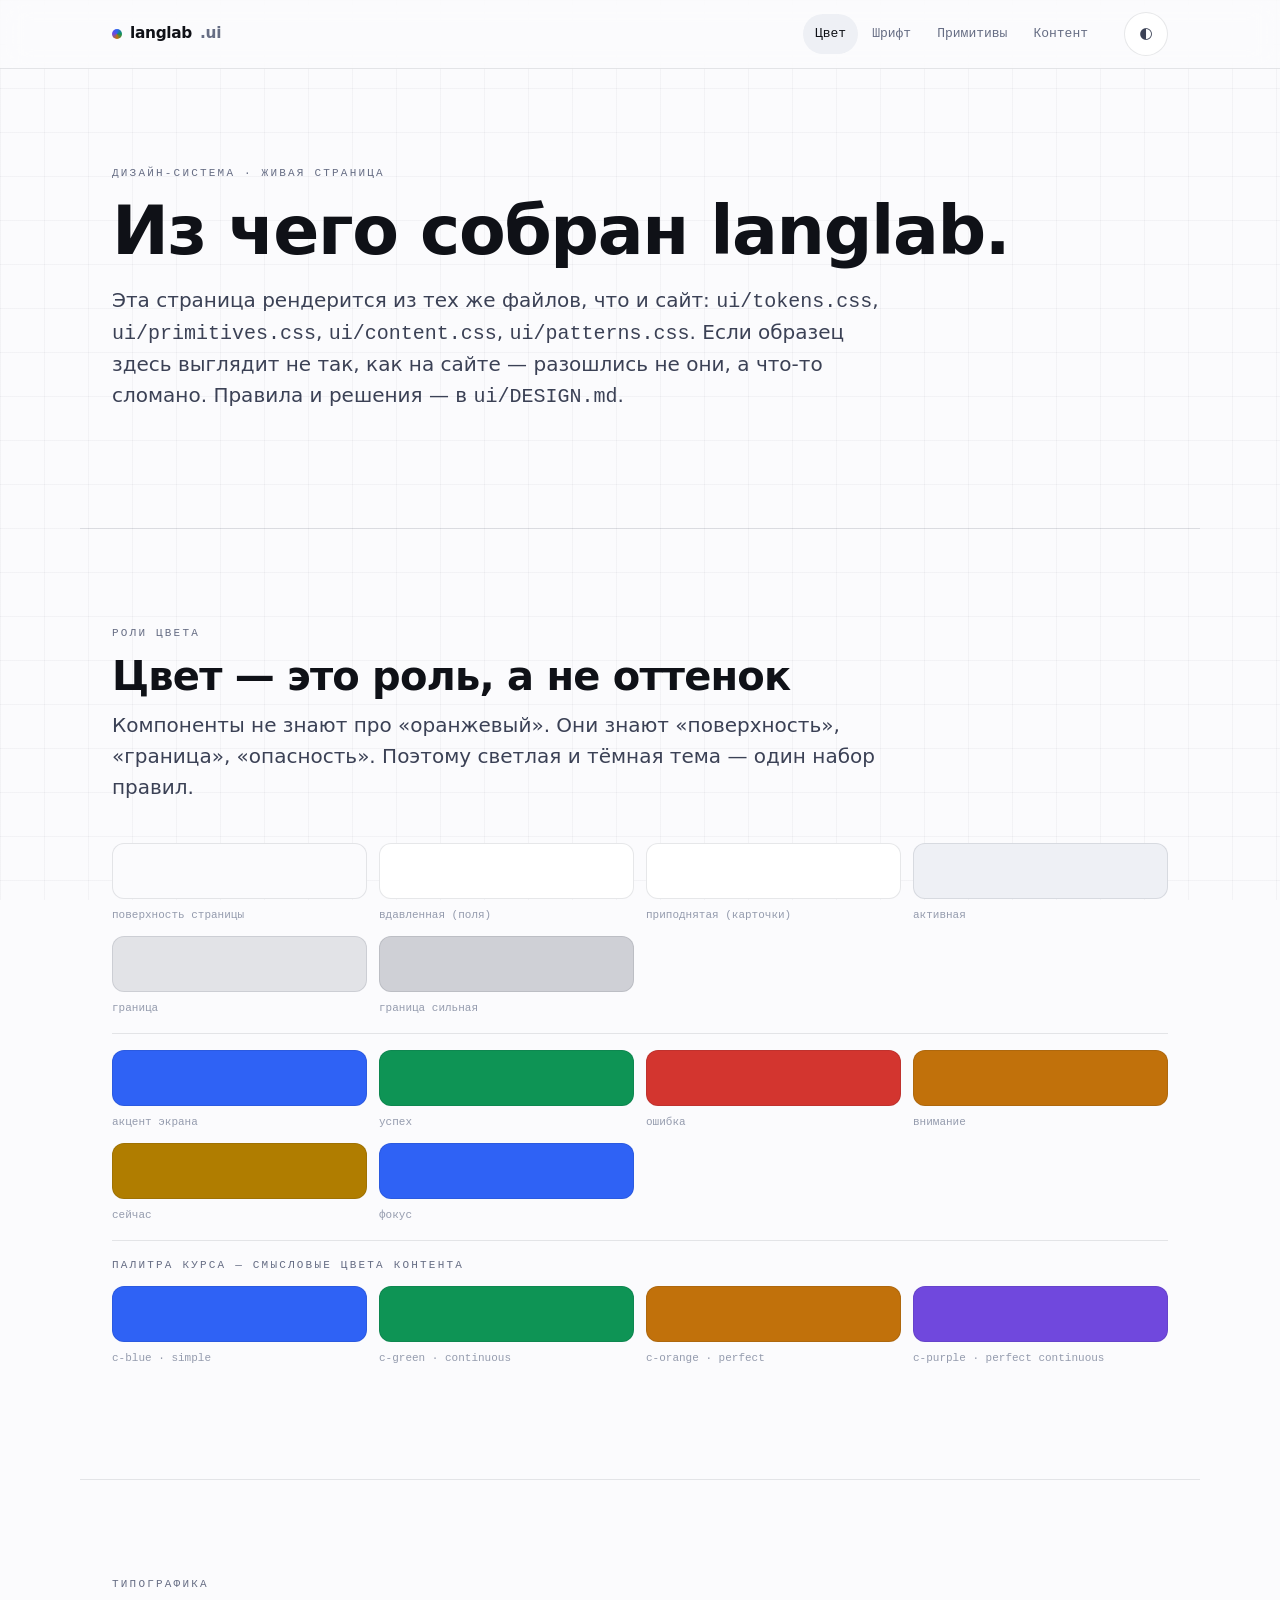
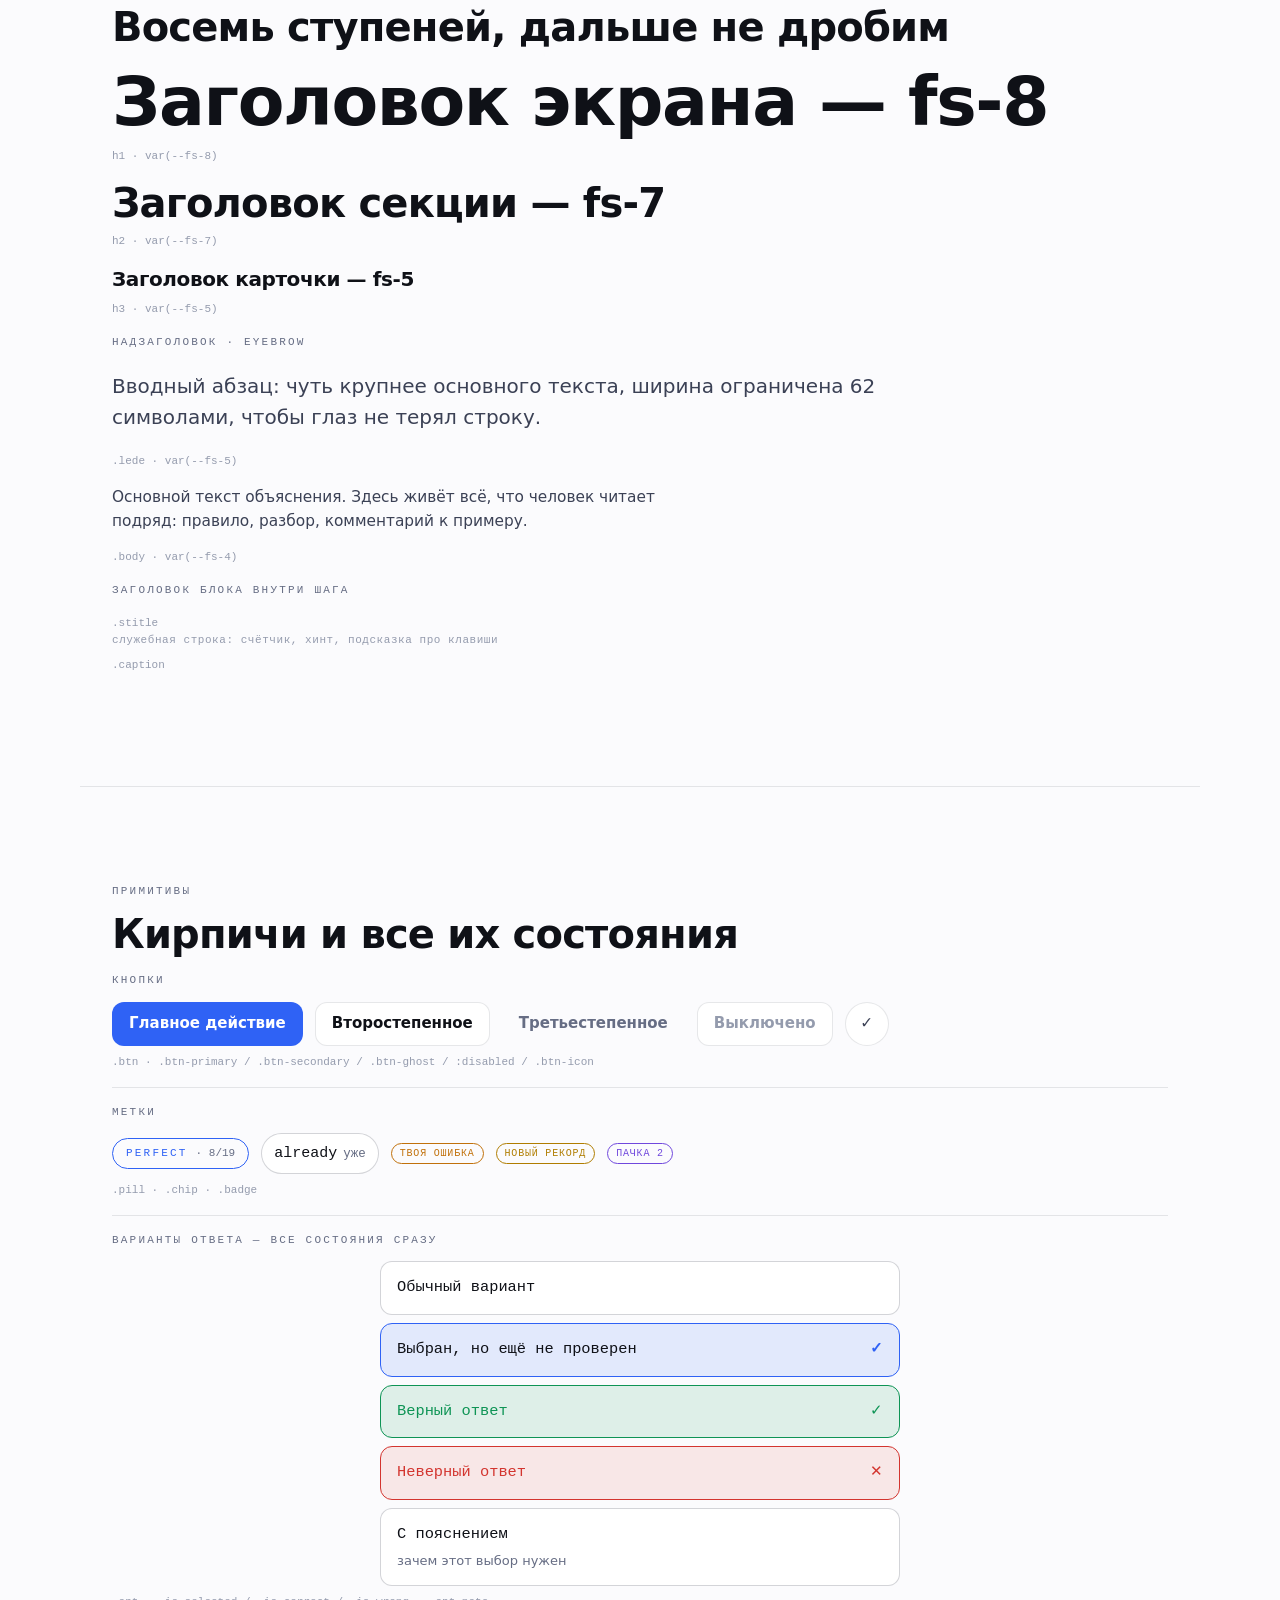
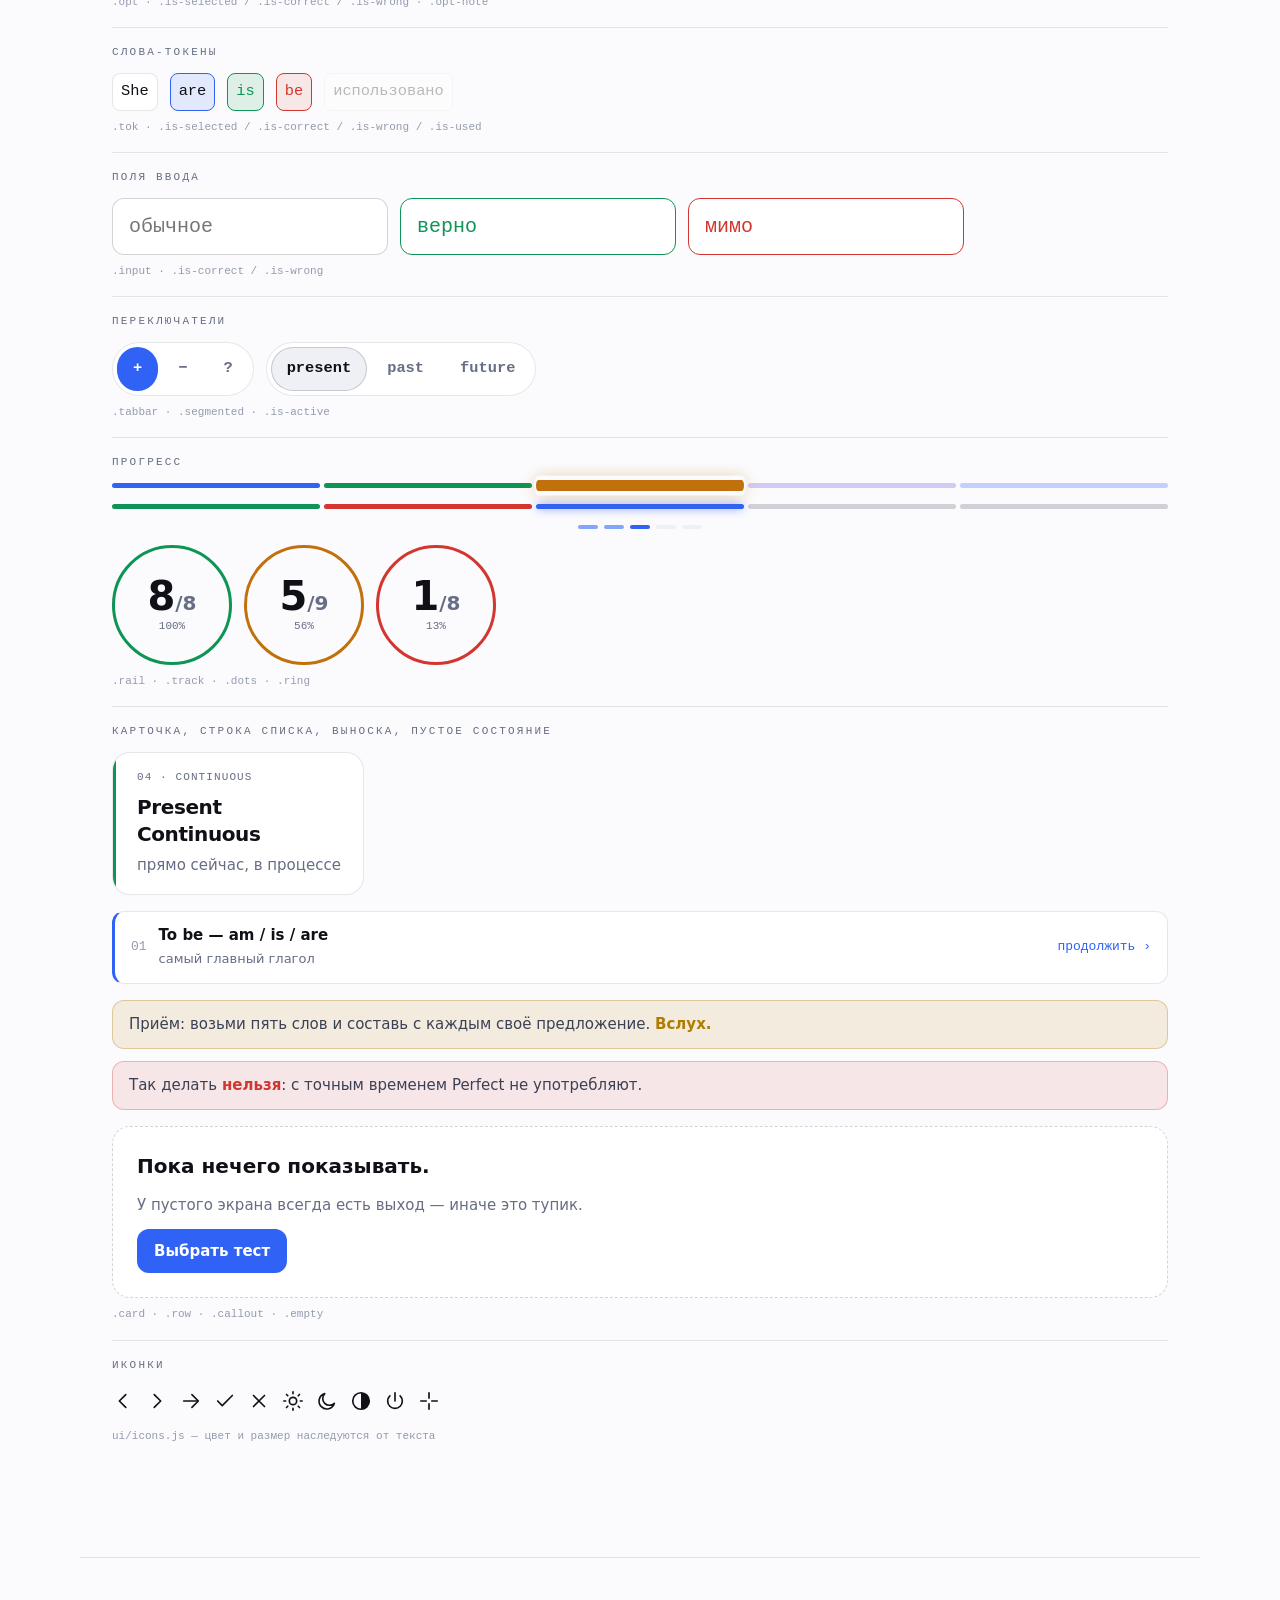
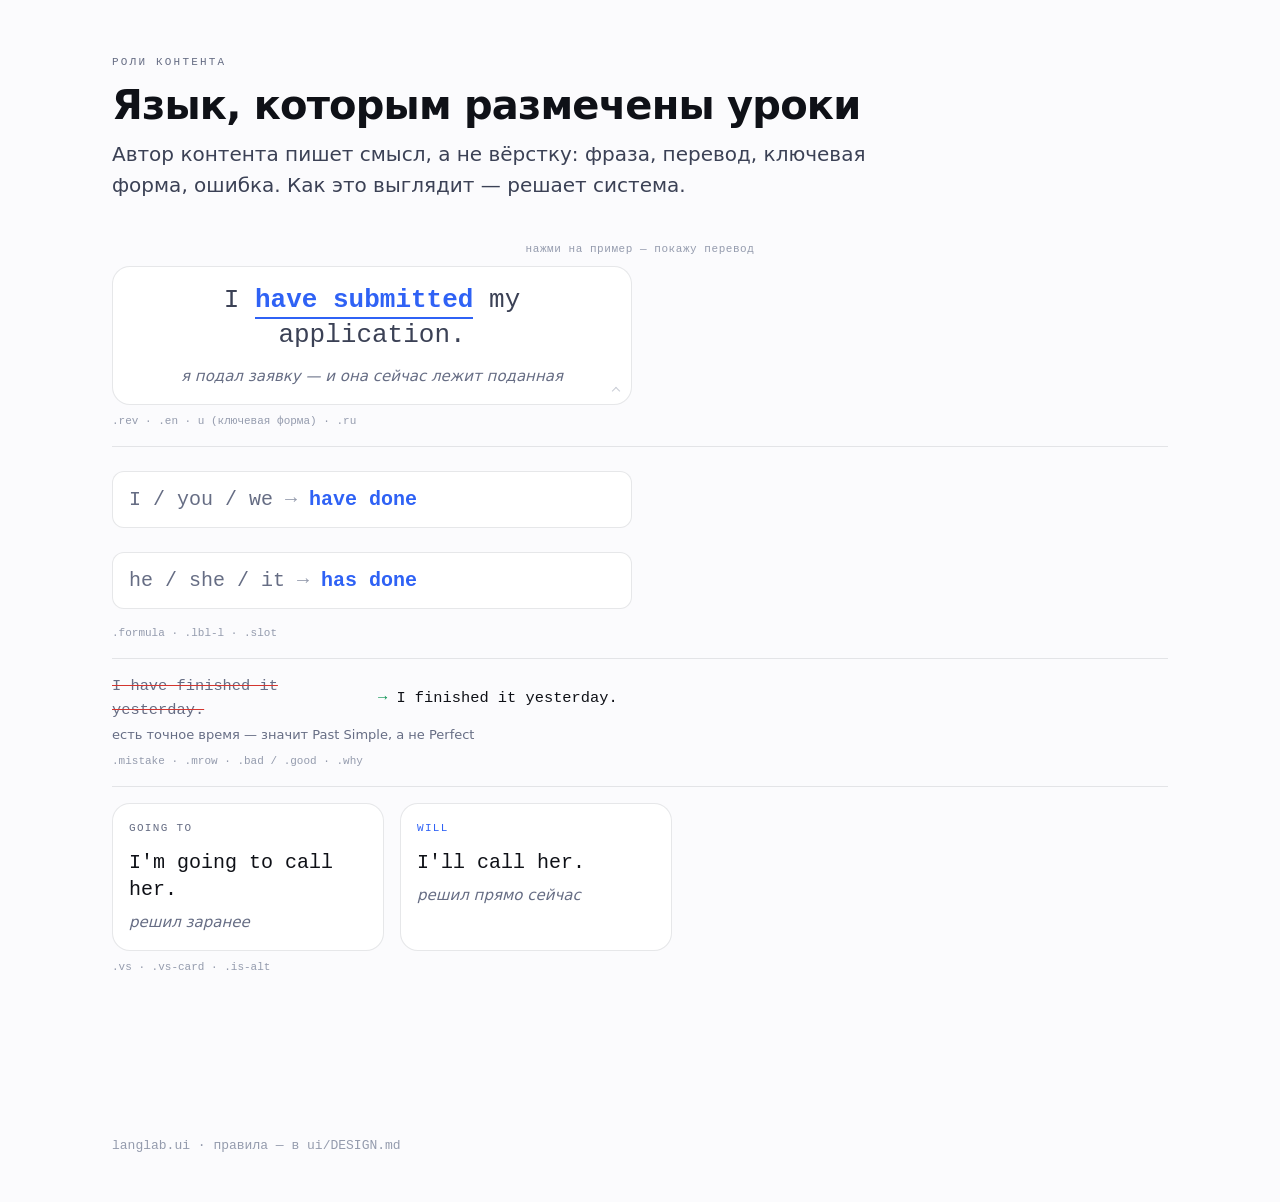
==== styleguide.html @ c9bbc954 "Дизайн-система: токены-роли, примитивы с состояниями, живой стайлгайд Три слоя вместо разрозненного " ====
<!DOCTYPE html>
<html lang="ru">
<head>
  <meta charset="UTF-8" />
  <meta name="viewport" content="width=device-width, initial-scale=1, viewport-fit=cover" />
  <meta name="color-scheme" content="light dark" />
  <title>Дизайн-система — langlab</title>

  <link rel="stylesheet" href="ui/tokens.css" />
  <link rel="stylesheet" href="ui/base.css" />
  <link rel="stylesheet" href="ui/primitives.css" />
  <link rel="stylesheet" href="ui/content.css" />
  <link rel="stylesheet" href="ui/patterns.css" />
  <style>
    /* только для этой страницы: сетка образцов и подписи к ним */
    .sg-row { display: flex; flex-wrap: wrap; gap: var(--s-3); align-items: center; }
    .sg-grid { display: grid; gap: var(--s-3); grid-template-columns: repeat(auto-fill, minmax(210px, 1fr)); }
    .sg-name { font-family: var(--font-mono); font-size: var(--fs-1); color: var(--text-faint); margin-top: var(--s-2); }
    .sg-swatch { height: 56px; border-radius: var(--r-md); border: 1px solid var(--border); }
    .sg-block { padding: var(--s-4) 0; border-top: 1px solid var(--border); }
    .sg-block:first-of-type { border-top: 0; }
  </style>
</head>
<body>
  <nav class="nav"><div class="nav-inner">
    <a class="brand" href="/"><span class="dot"></span> langlab<span class="dim">.ui</span></a>
    <div class="nav-links">
      <a href="#colors" class="active">Цвет</a><a href="#type">Шрифт</a><a href="#prim">Примитивы</a><a href="#content">Контент</a>
    </div>
    <button class="btn btn-secondary btn-icon" id="theme" type="button" title="Сменить тему">◐</button>
  </div></nav>

  <header class="section wrap">
    <p class="eyebrow">дизайн-система · живая страница</p>
    <h1>Из чего собран langlab.</h1>
    <p class="lede" style="margin-top:var(--s-4)">Эта страница рендерится из тех же файлов, что и сайт:
      <code>ui/tokens.css</code>, <code>ui/primitives.css</code>, <code>ui/content.css</code>,
      <code>ui/patterns.css</code>. Если образец здесь выглядит не так, как на сайте — разошлись не они,
      а что-то сломано. Правила и решения — в <code>ui/DESIGN.md</code>.</p>
  </header>

  <!-- ===================== ЦВЕТ ===================== -->
  <section class="section wrap" id="colors">
    <p class="eyebrow">роли цвета</p>
    <h2>Цвет — это роль, а не оттенок</h2>
    <p class="lede" style="margin:var(--s-3) 0 var(--s-5)">Компоненты не знают про «оранжевый».
      Они знают «поверхность», «граница», «опасность». Поэтому светлая и тёмная тема — один набор правил.</p>

    <div class="sg-block">
      <div class="sg-grid" id="surfaces"></div>
    </div>
    <div class="sg-block">
      <div class="sg-grid" id="states"></div>
    </div>
    <div class="sg-block">
      <p class="eyebrow">палитра курса — смысловые цвета контента</p>
      <div class="sg-grid" id="course"></div>
    </div>
  </section>

  <!-- ===================== ШРИФТ ===================== -->
  <section class="section wrap" id="type">
    <p class="eyebrow">типографика</p>
    <h2>Восемь ступеней, дальше не дробим</h2>
    <div class="sg-block">
      <h1>Заголовок экрана — fs-8</h1><div class="sg-name">h1 · var(--fs-8)</div>
      <h2 style="margin-top:var(--s-4)">Заголовок секции — fs-7</h2><div class="sg-name">h2 · var(--fs-7)</div>
      <h3 style="margin-top:var(--s-4)">Заголовок карточки — fs-5</h3><div class="sg-name">h3 · var(--fs-5)</div>
      <p class="eyebrow" style="margin-top:var(--s-4)">надзаголовок · eyebrow</p>
      <p class="lede">Вводный абзац: чуть крупнее основного текста, ширина ограничена 62 символами,
        чтобы глаз не терял строку.</p><div class="sg-name">.lede · var(--fs-5)</div>
      <p class="body" style="margin-top:var(--s-4)">Основной текст объяснения. Здесь живёт всё, что человек
        читает подряд: правило, разбор, комментарий к примеру.</p><div class="sg-name">.body · var(--fs-4)</div>
      <div class="stitle" style="margin-top:var(--s-4)">заголовок блока внутри шага</div><div class="sg-name">.stitle</div>
      <div class="caption">служебная строка: счётчик, хинт, подсказка про клавиши</div><div class="sg-name">.caption</div>
    </div>
  </section>

  <!-- ===================== ПРИМИТИВЫ ===================== -->
  <section class="section wrap" id="prim">
    <p class="eyebrow">примитивы</p>
    <h2>Кирпичи и все их состояния</h2>

    <div class="sg-block">
      <p class="eyebrow">кнопки</p>
      <div class="sg-row">
        <button class="btn btn-primary">Главное действие</button>
        <button class="btn btn-secondary">Второстепенное</button>
        <button class="btn btn-ghost">Третьестепенное</button>
        <button class="btn btn-primary" disabled>Выключено</button>
        <button class="btn btn-secondary btn-icon" title="Иконка">✓</button>
      </div>
      <div class="sg-name">.btn · .btn-primary / .btn-secondary / .btn-ghost / :disabled / .btn-icon</div>
    </div>

    <div class="sg-block">
      <p class="eyebrow">метки</p>
      <div class="sg-row">
        <span class="pill">PERFECT <span class="num">· 8/19</span></span>
        <span class="chip">already<small>уже</small></span>
        <span class="badge badge-mine">твоя ошибка</span>
        <span class="badge badge-new">новый рекорд</span>
        <span class="badge badge-soft">пачка 2</span>
      </div>
      <div class="sg-name">.pill · .chip · .badge</div>
    </div>

    <div class="sg-block">
      <p class="eyebrow">варианты ответа — все состояния сразу</p>
      <div class="opts">
        <button class="opt">Обычный вариант</button>
        <button class="opt is-selected">Выбран, но ещё не проверен</button>
        <button class="opt is-correct" disabled>Верный ответ</button>
        <button class="opt is-wrong" disabled>Неверный ответ</button>
        <button class="opt">С пояснением<small class="opt-note">зачем этот выбор нужен</small></button>
      </div>
      <div class="sg-name">.opt · .is-selected / .is-correct / .is-wrong · .opt-note</div>
    </div>

    <div class="sg-block">
      <p class="eyebrow">слова-токены</p>
      <div class="sg-row">
        <button class="tok">She</button>
        <button class="tok is-selected">are</button>
        <button class="tok is-correct" disabled>is</button>
        <button class="tok is-wrong" disabled>be</button>
        <button class="tok is-used">использовано</button>
      </div>
      <div class="sg-name">.tok · .is-selected / .is-correct / .is-wrong / .is-used</div>
    </div>

    <div class="sg-block">
      <p class="eyebrow">поля ввода</p>
      <div class="sg-row">
        <input class="input" placeholder="обычное" />
        <input class="input is-correct" value="верно" />
        <input class="input is-wrong" value="мимо" />
      </div>
      <div class="sg-name">.input · .is-correct / .is-wrong</div>
    </div>

    <div class="sg-block">
      <p class="eyebrow">переключатели</p>
      <div class="sg-row">
        <div class="tabbar"><button class="is-active">+</button><button>−</button><button>?</button></div>
        <div class="segmented"><button class="is-active">present</button><button>past</button><button>future</button></div>
      </div>
      <div class="sg-name">.tabbar · .segmented · .is-active</div>
    </div>

    <div class="sg-block">
      <p class="eyebrow">прогресс</p>
      <div class="rail" style="margin-bottom:var(--s-4)">
        <span class="seg" style="color:var(--c-blue)"></span>
        <span class="seg" style="color:var(--c-green)"></span>
        <span class="seg is-here" style="color:var(--c-orange)"></span>
        <span class="seg is-todo" style="color:var(--c-purple)"></span>
        <span class="seg is-todo" style="color:var(--c-blue)"></span>
      </div>
      <div class="track" style="margin-bottom:var(--s-4)">
        <i class="is-correct"></i><i class="is-wrong"></i><i class="is-here"></i><i></i><i></i>
      </div>
      <div class="dots" style="margin-bottom:var(--s-4)">
        <i class="is-done"></i><i class="is-done"></i><i class="is-here"></i><i></i><i></i>
      </div>
      <div class="sg-row">
        <div class="ring is-good"><div><div class="ring-num">8<span>/8</span></div><div class="ring-sub">100%</div></div></div>
        <div class="ring is-ok"><div><div class="ring-num">5<span>/9</span></div><div class="ring-sub">56%</div></div></div>
        <div class="ring is-bad"><div><div class="ring-num">1<span>/8</span></div><div class="ring-sub">13%</div></div></div>
      </div>
      <div class="sg-name">.rail · .track · .dots · .ring</div>
    </div>

    <div class="sg-block">
      <p class="eyebrow">карточка, строка списка, выноска, пустое состояние</p>
      <div class="grid" style="margin-bottom:var(--s-4)">
        <a class="card" style="--accent:var(--c-green)">
          <div class="kicker">04 · CONTINUOUS</div>
          <h3 class="card-title">Present Continuous</h3>
          <p class="card-note">прямо сейчас, в процессе</p>
        </a>
      </div>
      <div class="rows" style="margin-bottom:var(--s-4)">
        <a class="row" style="--accent:var(--c-blue)">
          <span class="row-num">01</span>
          <span class="row-body"><b>To be — am / is / are</b><small>самый главный глагол</small></span>
          <span class="row-go">продолжить ›</span>
        </a>
      </div>
      <div class="callout" style="margin-bottom:var(--s-3)">Приём: возьми пять слов и составь с каждым своё предложение. <b>Вслух.</b></div>
      <div class="callout callout-warn" style="margin-bottom:var(--s-4)">Так делать <b>нельзя</b>: с точным временем Perfect не употребляют.</div>
      <div class="empty">
        <div class="empty-title">Пока нечего показывать.</div>
        <div class="empty-note">У пустого экрана всегда есть выход — иначе это тупик.</div>
        <a class="btn btn-primary">Выбрать тест</a>
      </div>
      <div class="sg-name">.card · .row · .callout · .empty</div>
    </div>

    <div class="sg-block">
      <p class="eyebrow">иконки</p>
      <div class="sg-row" id="icons"></div>
      <div class="sg-name">ui/icons.js — цвет и размер наследуются от текста</div>
    </div>
  </section>

  <!-- ===================== КОНТЕНТ ===================== -->
  <section class="section wrap" id="content">
    <p class="eyebrow">роли контента</p>
    <h2>Язык, которым размечены уроки</h2>
    <p class="lede" style="margin:var(--s-3) 0 var(--s-5)">Автор контента пишет смысл, а не вёрстку:
      фраза, перевод, ключевая форма, ошибка. Как это выглядит — решает система.</p>

    <div class="sg-block">
      <div class="ex-hint">нажми на пример — покажу перевод</div>
      <div class="ex-list" style="max-width:520px">
        <div class="rev is-open">
          <div class="en">I <u>have submitted</u> my application.</div>
          <div class="ru">я подал заявку — и она сейчас лежит поданная</div>
        </div>
      </div>
      <div class="sg-name">.rev · .en · u (ключевая форма) · .ru</div>
    </div>

    <div class="sg-block">
      <div class="formulas">
        <div class="formula"><span class="lbl-l">I / you / we</span><span class="op">→</span><span><span class="slot">have done</span></span></div>
        <div class="formula"><span class="lbl-l">he / she / it</span><span class="op">→</span><span><span class="slot">has done</span></span></div>
      </div>
      <div class="sg-name">.formula · .lbl-l · .slot</div>
    </div>

    <div class="sg-block">
      <div class="mistake" style="max-width:520px">
        <div>
          <div class="mrow"><span class="bad">I have finished it yesterday.</span><span class="good">I finished it yesterday.</span></div>
          <div class="why">есть точное время — значит Past Simple, а не Perfect</div>
        </div>
      </div>
      <div class="sg-name">.mistake · .mrow · .bad / .good · .why</div>
    </div>

    <div class="sg-block">
      <div class="vs" style="max-width:560px">
        <div class="vs-card is-alt"><div class="tg">going to</div><div class="en">I'm going to call her.</div><div class="ru">решил заранее</div></div>
        <div class="vs-card"><div class="tg">will</div><div class="en">I'll call her.</div><div class="ru">решил прямо сейчас</div></div>
      </div>
      <div class="sg-name">.vs · .vs-card · .is-alt</div>
    </div>
  </section>

  <footer class="site wrap">langlab.ui · правила — в ui/DESIGN.md</footer>

  <script type="module">
    import { icon } from './ui/icons.js';

    const swatch = (name, varName) =>
      `<div><div class="sg-swatch" style="background:var(${varName})"></div><div class="sg-name">${name}</div></div>`;

    document.querySelector('#surfaces').innerHTML = [
      ['поверхность страницы', '--surface'],
      ['вдавленная (поля)', '--surface-sunken'],
      ['приподнятая (карточки)', '--surface-raised'],
      ['активная', '--surface-active'],
      ['граница', '--border'],
      ['граница сильная', '--border-strong'],
    ].map(([n, v]) => swatch(n, v)).join('');

    document.querySelector('#states').innerHTML = [
      ['акцент экрана', '--accent'],
      ['успех', '--success'],
      ['ошибка', '--danger'],
      ['внимание', '--warn'],
      ['сейчас', '--now'],
      ['фокус', '--focus'],
    ].map(([n, v]) => swatch(n, v)).join('');

    document.querySelector('#course').innerHTML = [
      ['c-blue · simple', '--c-blue'],
      ['c-green · continuous', '--c-green'],
      ['c-orange · perfect', '--c-orange'],
      ['c-purple · perfect continuous', '--c-purple'],
    ].map(([n, v]) => swatch(n, v)).join('');

    document.querySelector('#icons').innerHTML =
      ['chevron-left', 'chevron-right', 'arrow-right', 'check', 'close', 'sun', 'moon', 'contrast', 'logout', 'spark']
        .map(n => `<span title="${n}" style="font-size:22px">${icon(n)}</span>`).join('');

    /* переключатель темы — тот же порядок, что и на сайте */
    const order = ['system', 'light', 'dark'];
    let i = 0;
    document.querySelector('#theme').addEventListener('click', () => {
      i = (i + 1) % order.length;
      const t = order[i];
      if (t === 'system') document.documentElement.removeAttribute('data-theme');
      else document.documentElement.setAttribute('data-theme', t);
      document.querySelector('#theme').textContent = t === 'light' ? '☀' : t === 'dark' ? '☾' : '◐';
    });
  </script>
</body>
</html>
---- ui/tokens.css ----
/* ============================================================
   TOKENS — единственный источник цвета, размера и движения.

   Три слоя, и это важно:
     1. ПАЛИТРА     — сырые цвета. В компонентах не используются никогда.
     2. РОЛИ        — что этот цвет значит (поверхность, текст, граница,
                      успех…). Компоненты обращаются только сюда.
     3. ШКАЛЫ       — типографика, ритм, радиусы, движение.

   Правило: если в компоненте появился --c-orange или #ffd233 — значит
   не хватает роли, надо завести её здесь, а не красить по месту.

   Светлая и тёмная описаны одной строкой на токен через light-dark():
   переключение = смена color-scheme на <html>.
     нет data-theme        → тема как в системе
     data-theme="light|dark" → выбор пользователя
   ============================================================ */

:root {
  color-scheme: light dark;

  /* ------------------------------------------------------------
     1. ПАЛИТРА (сырые значения, только для слоя ролей ниже)
     ------------------------------------------------------------ */
  --p-blue:   light-dark(#2f62f5, #5f8bff);
  --p-green:  light-dark(#0e9455, #35d488);
  --p-orange: light-dark(#c1710b, #f5a63b);
  --p-purple: light-dark(#7048dd, #ac8cf6);
  --p-amber:  light-dark(#b07d00, #ffd233);
  --p-red:    light-dark(#d3352f, #ff6b6b);

  --p-ink-0: light-dark(#0f1117, #f3f4f8);
  --p-ink-1: light-dark(#3b4155, #b9bdca);
  --p-ink-2: light-dark(#666d84, #7d8294);
  --p-ink-3: light-dark(#949bad, #565b6b);

  --p-paper-0: light-dark(#fbfbfd, #0a0b10);
  --p-paper-1: light-dark(#ffffff, #0e1017);
  --p-paper-2: light-dark(#ffffff, #14161f);
  --p-paper-3: light-dark(#eef0f5, #1b1e29);

  /* ------------------------------------------------------------
     2. РОЛИ — этим пользуются компоненты
     ------------------------------------------------------------ */

  /* поверхности: от «фон страницы» к «приподнято» */
  --surface:        var(--p-paper-0);
  --surface-sunken: var(--p-paper-1);   /* поля ввода, вдавленные блоки */
  --surface-raised: var(--p-paper-2);   /* карточки */
  --surface-active: var(--p-paper-3);   /* выбранный пункт, нажатое состояние */
  --surface-grid:   light-dark(rgba(15, 20, 40, 0.035), rgba(255, 255, 255, 0.028));

  /* границы */
  --border:        light-dark(rgba(15, 20, 40, 0.10), rgba(255, 255, 255, 0.07));
  --border-strong: light-dark(rgba(15, 20, 40, 0.18), rgba(255, 255, 255, 0.12));

  /* текст: четыре ступени, дальше не дробим */
  --text:        var(--p-ink-0);
  --text-soft:   var(--p-ink-1);   /* основной текст абзацев */
  --text-dim:    var(--p-ink-2);   /* второстепенное, подписи */
  --text-faint:  var(--p-ink-3);   /* служебное: хинты, оси */

  /* акцент — задаётся экраном (курс, урок, тест), это его цвет */
  --accent:      var(--p-blue);
  --on-accent:   light-dark(#ffffff, #06070c);
  --accent-soft: color-mix(in oklab, var(--accent) 12%, transparent);
  --accent-line: color-mix(in oklab, var(--accent) 45%, var(--border));

  /* состояния ответа и прогресса */
  --success:      var(--p-green);
  --success-soft: color-mix(in oklab, var(--p-green) 12%, transparent);
  --danger:       var(--p-red);
  --danger-soft:  color-mix(in oklab, var(--p-red) 10%, transparent);
  --warn:         var(--p-orange);
  --warn-soft:    color-mix(in oklab, var(--p-orange) 12%, transparent);
  --now:          var(--p-amber);   /* «сейчас» на оси времени */
  --now-soft:     color-mix(in oklab, var(--p-amber) 12%, transparent);

  --focus: var(--p-blue);

  /* палитра курса: смысловые цвета контента (аспекты, группы).
     Курс сам решает, что чем красить — см. content/<курс>/index.js */
  --c-blue:   var(--p-blue);
  --c-green:  var(--p-green);
  --c-orange: var(--p-orange);
  --c-purple: var(--p-purple);
  --c-now:    var(--p-amber);

  /* ------------------------------------------------------------
     3. ШКАЛЫ
     ------------------------------------------------------------ */

  /* типографика: шрифты */
  --font-sans: -apple-system, "SF Pro Display", "SF Pro Text", "Inter",
               system-ui, "Segoe UI", Roboto, sans-serif;
  --font-mono: "SF Mono", "JetBrains Mono", "Fira Code", ui-monospace,
               Menlo, Monaco, "Cascadia Code", monospace;

  /* типографика: размеры. Восемь ступеней — больше не заводим,
     произвольные clamp() по месту запрещены. */
  --fs-1: 11px;                        /* служебное: eyebrow, хинт */
  --fs-2: 13px;                        /* подписи, мелкие метки */
  --fs-3: 15px;                        /* мелкий текст, кнопки */
  --fs-4: clamp(15px, 1.2vw, 17px);    /* основной текст */
  --fs-5: clamp(17px, 2.4vw, 20px);    /* крупный текст, лид */
  --fs-6: clamp(19px, 3.4vw, 26px);    /* подзаголовок, предложение урока */
  --fs-7: clamp(23px, 5vw, 40px);      /* заголовок секции */
  --fs-8: clamp(30px, 7vw, 68px);      /* заголовок экрана */

  --lh-tight: 1.1;
  --lh-snug:  1.35;
  --lh-text:  1.55;

  --track-wide: 0.2em;    /* разрядка для eyebrow/меток капсом */

  /* ритм: 4px-сетка */
  --s-1: 4px;   --s-2: 8px;   --s-3: 12px;  --s-4: 16px;
  --s-5: 24px;  --s-6: 32px;  --s-7: 48px;  --s-8: 64px;  --s-9: 96px;

  /* радиусы */
  --r-sm: 8px;  --r-md: 12px;  --r-lg: 18px;  --r-xl: 26px;  --r-pill: 999px;

  /* тени */
  --shadow:    light-dark(0 18px 44px -24px rgba(15, 20, 40, 0.35),
                          0 20px 60px -20px rgba(0, 0, 0, 0.7));
  --shadow-sm: light-dark(0 2px 10px -6px rgba(15, 20, 40, 0.35),
                          0 2px 10px -6px rgba(0, 0, 0, 0.6));

  /* движение: три длительности и одна кривая на весь проект */
  --dur-1: 120ms;   /* отклик на нажатие, смена цвета */
  --dur-2: 240ms;   /* появление блока, раскрытие */
  --dur-3: 420ms;   /* смена шага, крупный переход */
  --ease: cubic-bezier(0.2, 0.7, 0.2, 1);

  /* габариты */
  --maxw: 1120px;
  --maxw-text: 62ch;    /* длина строки, за которую не выходим */
  --maxw-stage: 640px;  /* ширина рабочей области урока и теста */
  --tap: 44px;          /* минимальная площадь нажатия */
}

:root[data-theme="light"] { color-scheme: light; }
:root[data-theme="dark"]  { color-scheme: dark; }

@media (prefers-reduced-motion: reduce) {
  *, *::before, *::after {
    animation-duration: 0.01ms !important;
    animation-iteration-count: 1 !important;
    transition-duration: 0.01ms !important;
    scroll-behavior: auto !important;
  }
}
---- ui/base.css ----
/* ============================================================
   BASE — сброс, каркас страницы, типографические роли, шапка.
   Mobile-first: базовые правила = телефон, медиа-запросы только вверх.
   ============================================================ */

*, *::before, *::after { box-sizing: border-box; }

html {
  -webkit-text-size-adjust: 100%;
  scroll-behavior: smooth;
}

body {
  margin: 0;
  font-family: var(--font-sans);
  font-size: var(--fs-4);
  line-height: var(--lh-text);
  color: var(--text);
  background: var(--surface);
  background-image:
    linear-gradient(var(--surface-grid) 1px, transparent 1px),
    linear-gradient(90deg, var(--surface-grid) 1px, transparent 1px);
  background-size: 44px 44px, 44px 44px;
  background-attachment: fixed;
  -webkit-font-smoothing: antialiased;
  text-rendering: optimizeLegibility;
  min-height: 100vh;
  overflow-x: hidden;
}

a { color: inherit; text-decoration: none; }
img, svg { max-width: 100%; }
button, input { font: inherit; color: inherit; }
button { -webkit-tap-highlight-color: transparent; }
::selection { background: color-mix(in oklab, var(--focus) 30%, transparent); }

/* фокус виден всегда и одинаково — на кнопках, ссылках и карточках */
:focus-visible {
  outline: 2px solid var(--focus);
  outline-offset: 2px;
  border-radius: var(--r-sm);
}

* { scrollbar-width: thin; scrollbar-color: var(--border-strong) transparent; }
*::-webkit-scrollbar { width: 10px; height: 10px; }
*::-webkit-scrollbar-thumb {
  background: var(--border-strong); border-radius: var(--r-pill);
  border: 3px solid transparent; background-clip: padding-box;
}

/* ============================================================
   Каркас
   ============================================================ */
.wrap { width: 100%; max-width: var(--maxw); margin: 0 auto; padding-inline: var(--s-4); }
.section { padding-block: var(--s-7); }
.section + .section { border-top: 1px solid var(--border); }

@media (min-width: 720px) {
  .wrap { padding-inline: var(--s-6); }
  .section { padding-block: var(--s-9); }
}

/* ============================================================
   Типографические роли.
   Восемь ступеней из tokens.css, у каждой — своё назначение.
   Произвольные размеры по месту не заводим.
   ============================================================ */
h1, h2, h3 { font-weight: 800; letter-spacing: -0.02em; margin: 0; }
h1 { font-size: var(--fs-8); line-height: var(--lh-tight); }
h2 { font-size: var(--fs-7); line-height: var(--lh-tight); }
h3 { font-size: var(--fs-5); line-height: var(--lh-snug); }

/* надзаголовок: маленькими капсом, всегда над h1/h2 */
.eyebrow {
  font-family: var(--font-mono);
  font-size: var(--fs-1);
  letter-spacing: var(--track-wide);
  text-transform: uppercase;
  color: var(--text-dim);
  margin: 0 0 var(--s-3);
}

/* вводный абзац под заголовком */
.lede {
  color: var(--text-soft);
  font-size: var(--fs-5);
  max-width: var(--maxw-text);
}

/* заголовок блока внутри шага урока */
.stitle {
  font-family: var(--font-mono);
  font-size: var(--fs-1);
  letter-spacing: var(--track-wide);
  text-transform: uppercase;
  color: var(--text-dim);
  margin-bottom: var(--s-4);
}

/* служебная строка: хинт, счётчик, подсказка про клавиши */
.caption {
  font-family: var(--font-mono);
  font-size: var(--fs-1);
  color: var(--text-faint);
  letter-spacing: 0.05em;
}

.mono { font-family: var(--font-mono); }
.dim  { color: var(--text-dim); }
.center { text-align: center; }

footer.site {
  padding-block: var(--s-7);
  color: var(--text-faint);
  font-family: var(--font-mono);
  font-size: var(--fs-2);
}

/* ============================================================
   Шапка
   ============================================================ */
.nav {
  position: sticky; top: 0; z-index: 50;
  backdrop-filter: blur(14px) saturate(140%);
  background: color-mix(in oklab, var(--surface) 78%, transparent);
  border-bottom: 1px solid var(--border);
}
.nav-inner {
  max-width: var(--maxw); margin: 0 auto;
  padding: var(--s-2) var(--s-4);
  display: flex; align-items: center; gap: var(--s-3);
}
.brand {
  display: flex; align-items: center; gap: var(--s-2);
  font-weight: 800; letter-spacing: -0.02em; font-size: var(--fs-3);
  flex: none;
}
.brand .dot {
  width: 10px; height: 10px; border-radius: 50%; flex: none;
  background: conic-gradient(var(--c-blue), var(--c-green), var(--c-orange), var(--c-purple), var(--c-blue));
}
/* на узком экране бренду хватает имени — место нужно ссылкам */
@media (max-width: 520px) { .brand .dim { display: none; } }

.nav-links {
  margin-left: auto;
  display: flex; gap: 2px; align-items: center;
  overflow-x: auto;
  scrollbar-width: none;
  -webkit-overflow-scrolling: touch;
}
.nav-links::-webkit-scrollbar { display: none; }
.nav-links a, .nav-acc {
  font-family: var(--font-mono); font-size: var(--fs-2); color: var(--text-dim);
  padding: 10px; border-radius: var(--r-pill);
  transition: color var(--dur-1) var(--ease), background var(--dur-1) var(--ease);
  white-space: nowrap; border: 0; background: transparent; cursor: pointer;
}
.nav-links a.active, .nav-acc.active { color: var(--text); background: var(--surface-active); }
.nav-acc { display: inline-flex; align-items: center; gap: 6px; max-width: 14ch; }
.nav-acc .i { color: var(--text-faint); }
@media (hover: hover) {
  .nav-links a:hover, .nav-acc:hover { color: var(--text); background: var(--surface-raised); }
}
@media (min-width: 560px) { .nav-links a, .nav-acc { padding: 10px 12px; } }
@media (min-width: 720px) {
  .nav-inner { padding: var(--s-3) var(--s-6); gap: var(--s-5); }
  .brand { font-size: var(--fs-4); }
}

/* ============================================================
   Утилиты
   ============================================================ */
.stack > * + * { margin-top: var(--s-4); }
.scroll-x { overflow-x: auto; -webkit-overflow-scrolling: touch; }
.only-wide { display: none; }
@media (min-width: 720px) { .only-wide { display: block; } }

/* иконки: один размер, цвет наследуется от текста */
.i { width: 1em; height: 1em; flex: none; display: inline-block; vertical-align: -0.125em; }
.i-lg { width: 1.25em; height: 1.25em; }

/* заголовок экрана поменьше — для служебных страниц (вход, ошибка) */
.h-sm { font-size: var(--fs-7); }
---- ui/primitives.css ----
/* ============================================================
   PRIMITIVES — кирпичи интерфейса.

   У каждого примитива описан ПОЛНЫЙ набор состояний:
   default · hover · active · disabled · focus · selected · correct · wrong.
   Если состояние дописывается в компоненте по месту — оно уезжает
   от остальных; поэтому все они живут здесь.

   Цвет берётся только из ролей (--surface/--text/--accent/--success…).
   ============================================================ */

/* ============================================================
   Кнопка
   ============================================================ */
.btn {
  display: inline-flex; align-items: center; justify-content: center; gap: var(--s-2);
  min-height: var(--tap); padding: 12px var(--s-4);
  border-radius: var(--r-md); border: 1px solid var(--border);
  background: var(--surface-sunken); color: var(--text);
  font-size: var(--fs-3); font-weight: 600; line-height: 1;
  cursor: pointer; white-space: nowrap;
  transition: background var(--dur-1) var(--ease), border-color var(--dur-1) var(--ease),
              transform var(--dur-1) var(--ease), color var(--dur-1) var(--ease);
}
.btn:active:not(:disabled) { transform: scale(0.985); }

/* главное действие экрана — ровно одно на экран */
.btn-primary { background: var(--accent); border-color: transparent; color: var(--on-accent); }

/* второстепенное действие: та же форма, меньше веса */
.btn-secondary { background: var(--surface-sunken); }

/* третьестепенное: без рамки и фона */
.btn-ghost { background: transparent; border-color: transparent; color: var(--text-dim); }

/* выключено — это НЕ «бледное главное»: заливка снимается совсем,
   иначе выключенная кнопка выглядит нажимаемой */
.btn:disabled {
  cursor: default;
  background: var(--surface-sunken);
  border-color: var(--border);
  color: var(--text-faint);
  transform: none;
}

@media (hover: hover) {
  .btn:hover:not(:disabled) { background: var(--surface-raised); border-color: var(--border-strong); }
  .btn-primary:hover:not(:disabled) { background: var(--accent); filter: brightness(1.08); border-color: transparent; }
  .btn-ghost:hover:not(:disabled) { color: var(--text); background: var(--surface-raised); border-color: transparent; }
}

/* круглая кнопка-иконка (назад, тема) */
.btn-icon {
  width: var(--tap); height: var(--tap); padding: 0; flex: none;
  border-radius: 50%; color: var(--text-soft); font-size: var(--fs-4);
}

/* ============================================================
   Карточка и плитка
   ============================================================ */
.card {
  display: block; position: relative; overflow: hidden;
  background: var(--surface-raised);
  border: 1px solid var(--border); border-radius: var(--r-lg);
  padding: var(--s-4) var(--s-4) var(--s-4) var(--s-5);
  transition: transform var(--dur-2) var(--ease), border-color var(--dur-2) var(--ease),
              box-shadow var(--dur-2) var(--ease);
  cursor: pointer;
}
/* цветная грань слева = принадлежность к категории курса */
.card::before {
  content: ""; position: absolute; left: 0; top: 0; bottom: 0;
  width: 3px; background: var(--accent);
}
.card:active { transform: scale(0.995); }
@media (hover: hover) {
  .card:hover { transform: translateY(-3px); border-color: var(--border-strong); box-shadow: var(--shadow); }
}

.card-title { margin: var(--s-2) 0 6px; font-size: var(--fs-5); font-weight: 800; letter-spacing: -0.02em; }
.card-note { margin: 0; color: var(--text-dim); font-size: var(--fs-3); }
.kicker {
  font-family: var(--font-mono); font-size: var(--fs-1); letter-spacing: 0.1em;
  color: var(--text-dim); display: flex; gap: var(--s-2); align-items: center; flex-wrap: wrap;
}

/* сетка карточек: одна колонка на телефоне, дальше — по ширине */
.grid { display: grid; grid-template-columns: 1fr; gap: var(--s-3); }
@media (min-width: 560px) {
  .grid { grid-template-columns: repeat(auto-fill, minmax(250px, 1fr)); gap: var(--s-4); }
}

/* ============================================================
   Метки: pill, chip, badge
   ============================================================ */
.pill {
  display: inline-flex; align-items: center; gap: var(--s-2);
  font-family: var(--font-mono); font-size: var(--fs-1);
  letter-spacing: var(--track-wide); text-transform: uppercase;
  padding: 6px 13px; border-radius: var(--r-pill);
  border: 1px solid currentColor; color: var(--accent);
}
.pill .num { color: var(--text-dim); letter-spacing: 0; }

.chip {
  font-family: var(--font-mono); font-size: var(--fs-3); color: var(--text);
  background: var(--surface-raised); border: 1px solid var(--border-strong);
  border-radius: var(--r-pill); padding: 8px var(--s-3);
}
.chip small { color: var(--text-dim); margin-left: 6px; }
.chips { display: flex; flex-wrap: wrap; gap: var(--s-2); }

.badge {
  font-family: var(--font-mono); font-size: 10px; letter-spacing: 0.08em;
  text-transform: uppercase; white-space: nowrap;
  border: 1px solid currentColor; border-radius: var(--r-pill); padding: 2px 8px;
}
.badge-mine { color: var(--warn); }
.badge-new  { color: var(--now); }
.badge-soft { color: var(--c-purple); }

/* ============================================================
   Поля ввода
   ============================================================ */
.input {
  font-family: var(--font-mono); font-size: var(--fs-5);
  min-height: var(--tap); padding: 12px var(--s-4);
  border-radius: var(--r-md); border: 1px solid var(--border-strong);
  background: var(--surface-sunken); color: var(--text);
  transition: border-color var(--dur-1) var(--ease), color var(--dur-1) var(--ease);
}
.input:focus { outline: none; border-color: var(--accent); }
.input.is-correct { border-color: var(--success); color: var(--success); }
.input.is-wrong   { border-color: var(--danger);  color: var(--danger); }
.input-center { text-align: center; }

/* ============================================================
   Вариант ответа и слово-токен
   ============================================================ */
.opt {
  display: block; width: 100%; text-align: left;
  font-family: var(--font-mono); font-size: var(--fs-4);
  min-height: var(--tap); padding: 14px var(--s-4);
  border-radius: var(--r-md); border: 1px solid var(--border-strong);
  background: var(--surface-sunken); color: var(--text); cursor: pointer;
  transition: background var(--dur-1) var(--ease), border-color var(--dur-1) var(--ease);
}
.opts { display: grid; gap: var(--s-2); max-width: 520px; margin: 0 auto; }
/* пояснение внутри варианта: зачем этот выбор */
.opt-note {
  display: block; margin-top: 4px;
  font-family: var(--font-sans); font-size: var(--fs-2);
  color: var(--text-dim); font-weight: 400;
}
.opt.is-selected { border-color: var(--accent); background: var(--accent-soft); }
.opt.is-correct  { border-color: var(--success); background: var(--success-soft); color: var(--success); animation: pop-in var(--dur-3) var(--ease); }
.opt.is-wrong    { border-color: var(--danger);  background: var(--danger-soft);  color: var(--danger); }
.opt:disabled { cursor: default; }
@media (hover: hover) {
  .opt:hover:not(:disabled) { border-color: var(--text-dim); background: var(--surface-raised); }
}

/* токен = отдельное слово, по которому можно нажать.
   Рамка есть всегда: без неё слово не выглядит нажимаемым. */
.tok {
  font-family: var(--font-mono); font-size: inherit;
  padding: 6px var(--s-2); border-radius: var(--r-sm);
  border: 1px solid var(--border); background: var(--surface-sunken);
  color: var(--text); cursor: pointer;
  transition: background var(--dur-1) var(--ease), border-color var(--dur-1) var(--ease);
}
.tok.is-selected { border-color: var(--accent); background: var(--accent-soft); }
.tok.is-correct  { border-color: var(--success); background: var(--success-soft); color: var(--success); }
.tok.is-wrong    { border-color: var(--danger);  background: var(--danger-soft);  color: var(--danger); }
.tok:disabled { cursor: default; }
.tok.is-used { opacity: 0.28; pointer-events: none; }
@media (hover: hover) { .tok:hover:not(:disabled) { border-color: var(--text-dim); } }

/* ============================================================
   Переключатели: вкладки и сегменты
   ============================================================ */
.tabbar, .segmented {
  display: inline-flex; gap: var(--s-1); max-width: 100%;
  background: var(--surface-sunken); border: 1px solid var(--border);
  padding: var(--s-1); border-radius: var(--r-pill);
}
.tabbar button, .segmented button {
  font-family: var(--font-mono); font-size: var(--fs-4); font-weight: 600;
  min-height: var(--tap); padding: 10px var(--s-4);
  border: 0; background: transparent; color: var(--text-dim);
  border-radius: var(--r-pill); cursor: pointer;
  transition: background var(--dur-1) var(--ease), color var(--dur-1) var(--ease);
}
.tabbar button.is-active { background: var(--accent); color: var(--on-accent); }
.segmented button.is-active {
  background: var(--surface-active); color: var(--text);
  box-shadow: inset 0 0 0 1px var(--border-strong);
}
@media (hover: hover) {
  .tabbar button:hover, .segmented button:hover { color: var(--text); }
}

/* ============================================================
   Строка списка (программа, результаты)
   ============================================================ */
.row {
  display: flex; align-items: center; gap: var(--s-3);
  padding: var(--s-3) var(--s-4); border-radius: var(--r-md);
  background: var(--surface-raised);
  border: 1px solid var(--border); border-left: 3px solid var(--accent);
  transition: transform var(--dur-1) var(--ease), border-color var(--dur-1) var(--ease);
}
.rows { display: grid; gap: var(--s-2); }
.row-num { font-family: var(--font-mono); font-size: var(--fs-2); color: var(--text-faint); flex: none; }
.row-body { flex: 1; min-width: 0; }
.row-body b { display: block; font-size: var(--fs-3); font-weight: 600; }
.row-body small { color: var(--text-dim); font-size: var(--fs-2); }
.row-go { font-family: var(--font-mono); font-size: var(--fs-2); color: var(--accent); white-space: nowrap; }
@media (hover: hover) { .row:hover { border-color: var(--accent); transform: translateX(2px); } }

/* ============================================================
   Выноска
   ============================================================ */
.callout {
  border-radius: var(--r-md); padding: var(--s-3) var(--s-4);
  font-size: var(--fs-3); color: var(--text-soft);
  background: var(--now-soft); border: 1px solid color-mix(in oklab, var(--now) 32%, transparent);
}
.callout b { color: var(--now); }
.callout-warn { background: var(--danger-soft); border-color: color-mix(in oklab, var(--danger) 30%, transparent); }
.callout-warn b { color: var(--danger); }

/* ============================================================
   Прогресс: рейка курса, сегменты теста, точки шагов
   ============================================================ */
.rail { display: flex; gap: var(--s-1); align-items: center; }
.rail .seg {
  height: 5px; flex: 1; min-width: 3px; border-radius: 4px;
  background: currentColor; cursor: pointer;
  transition: opacity var(--dur-2) var(--ease), transform var(--dur-1) var(--ease);
}
.rail .seg.is-todo { opacity: 0.28; }
.rail .seg.is-here { box-shadow: 0 0 0 2px var(--surface), 0 0 12px -1px currentColor; transform: scaleY(2.2); }
@media (hover: hover) { .rail .seg:hover { transform: scaleY(1.6); } }

.track { flex: 1; display: flex; gap: var(--s-1); }
.track i { flex: 1; min-width: 3px; height: 5px; border-radius: 4px; background: var(--border-strong); transition: background var(--dur-2) var(--ease); }
.track i.is-here    { background: var(--accent); box-shadow: 0 0 10px -1px var(--accent); }
.track i.is-correct { background: var(--success); }
.track i.is-wrong   { background: var(--danger); }

.dots { display: flex; gap: 6px; justify-content: center; flex-wrap: wrap; }
.dots i {
  width: 20px; height: 4px; border-radius: 3px; background: var(--surface-active);
  cursor: pointer; transition: background var(--dur-2) var(--ease);
}
.dots i.is-here { background: var(--accent); }
.dots i.is-done { background: color-mix(in oklab, var(--accent) 55%, var(--surface-active)); }

.bar { flex: 0 0 70px; height: 6px; border-radius: 4px; background: var(--surface-active); overflow: hidden; }
.bar i { display: block; height: 100%; background: var(--text-dim); border-radius: 4px; transition: width var(--dur-3) var(--ease); }
.bar i.is-good { background: var(--success); }
.bar i.is-ok   { background: var(--warn); }
.bar i.is-bad  { background: var(--danger); }
@media (min-width: 640px) { .bar { flex-basis: 120px; } }

/* кольцо результата */
.ring {
  width: 120px; height: 120px; border-radius: 50%; flex: none;
  display: grid; place-items: center; text-align: center;
  border: 3px solid var(--border-strong);
}
.ring.is-good { border-color: var(--success); }
.ring.is-ok   { border-color: var(--warn); }
.ring.is-bad  { border-color: var(--danger); }
.ring-num { font-size: var(--fs-7); font-weight: 800; line-height: 1; }
.ring-num span { font-size: var(--fs-5); color: var(--text-dim); font-weight: 600; }
.ring-sub { font-family: var(--font-mono); font-size: var(--fs-1); color: var(--text-dim); margin-top: 2px; }

@keyframes pop-in { 0% { transform: scale(1) } 40% { transform: scale(1.03) } 100% { transform: scale(1) } }
---- ui/content.css ----
/* ============================================================
   CONTENT — роли учебного контента.

   Это язык, которым размечены уроки и тесты в content/. Автор
   контента пишет `<u>`, `<b>`, `.slot`, `.en`, `.ru` — и не думает
   о вёрстке; вёрстка живёт здесь и меняется, не трогая контент.

   Роли:
     .en        — фраза на изучаемом языке (моноширинный)
     .ru        — перевод/пояснение по-русски (курсив, тише)
     .slot, u   — ключевая форма внутри фразы (то, ради чего пример)
     .formula   — схема образования
     .mistake   — «так неправильно → так правильно»
     .scale     — лестница времени
   ============================================================ */

/* ------------------------------------------------------------
   Фраза и перевод
   ------------------------------------------------------------ */
.en {
  font-family: var(--font-mono);
  font-size: var(--fs-6);
  color: var(--text-soft);
  line-height: var(--lh-snug);
}
.en b { color: var(--text); font-weight: 600; }
/* ключевая форма — всегда цветом аспекта и с подчёркиванием:
   глаз должен цеплять её раньше остального предложения */
.en u {
  color: var(--accent); text-decoration: none; font-weight: 600;
  border-bottom: 2px solid var(--accent); padding-bottom: 2px;
}
.ru { color: var(--text-dim); font-style: italic; font-size: var(--fs-3); }

/* ------------------------------------------------------------
   Формула образования
   ------------------------------------------------------------ */
.formula {
  display: flex; align-items: baseline; gap: var(--s-3);
  font-family: var(--font-mono); font-size: var(--fs-5);
  background: var(--surface-sunken); border: 1px solid var(--border);
  border-radius: var(--r-md); padding: var(--s-3) var(--s-4);
  margin: var(--s-2) 0; color: var(--text-soft);
  overflow-x: auto; white-space: nowrap;
}
.formula .lbl-l { color: var(--text-dim); flex: none; min-width: 8ch; }
.formula .op { color: var(--text-faint); flex: none; }
/* правая часть формулы — то, что надо запомнить */
.formula .slot { color: var(--accent); font-weight: 600; }
.formula .lbl { color: var(--text-dim); font-size: var(--fs-2); margin-left: var(--s-2); }
.formulas { display: grid; gap: var(--s-2); max-width: 520px; }

/* ------------------------------------------------------------
   Карточка-пример: тап открывает перевод
   ------------------------------------------------------------ */
.ex-list { display: grid; gap: var(--s-3); }
.ex-hint {
  font-family: var(--font-mono); font-size: var(--fs-1); color: var(--text-faint);
  letter-spacing: 0.05em; text-align: center; margin-bottom: var(--s-2);
}
.rev {
  position: relative; text-align: center; cursor: pointer;
  background: var(--surface-raised); border: 1px solid var(--border);
  border-radius: var(--r-lg); padding: var(--s-4) var(--s-5);
  transition: border-color var(--dur-2) var(--ease);
}
/* уголок-подсказка вместо строки «нажми — перевод» под каждой карточкой */
.rev::after {
  content: ""; position: absolute; right: 12px; bottom: 10px;
  width: 6px; height: 6px; border-right: 1.5px solid var(--text-faint);
  border-bottom: 1.5px solid var(--text-faint); transform: rotate(45deg);
  transition: transform var(--dur-2) var(--ease), opacity var(--dur-2) var(--ease);
}
.rev.is-open::after { transform: rotate(-135deg); opacity: 0.5; }
.rev .ru {
  max-height: 0; opacity: 0; overflow: hidden;
  transition: max-height var(--dur-3) var(--ease), opacity var(--dur-3) var(--ease), margin var(--dur-3) var(--ease);
}
.rev.is-open .ru { max-height: 140px; opacity: 1; margin-top: var(--s-3); }
@media (hover: hover) { .rev:hover { border-color: var(--border-strong); } }

/* активное вспоминание: русское → сказать по-английски */
.rev .prompt { font-size: var(--fs-6); color: var(--text); font-style: italic; }
.rev .answer {
  max-height: 0; opacity: 0; overflow: hidden;
  transition: max-height var(--dur-3) var(--ease), opacity var(--dur-3) var(--ease), margin var(--dur-3) var(--ease);
  font-family: var(--font-mono); font-size: var(--fs-6); color: var(--accent); font-weight: 600;
}
.rev.is-open .answer { max-height: 160px; opacity: 1; margin-top: var(--s-4); }
.rev .tip-line {
  max-height: 0; opacity: 0; overflow: hidden; transition: all var(--dur-3) var(--ease);
  font-size: var(--fs-2); color: var(--text-dim);
}
.rev.is-open .tip-line { max-height: 80px; opacity: 1; margin-top: var(--s-2); }

/* ------------------------------------------------------------
   Сравнение двух вариантов
   ------------------------------------------------------------ */
.vs { display: grid; grid-template-columns: 1fr; gap: var(--s-3); }
.vs-card {
  background: var(--surface-sunken); border: 1px solid var(--border);
  border-radius: var(--r-lg); padding: var(--s-4);
}
.vs-card .en { font-size: var(--fs-5); color: var(--text); }
.vs-card .ru { margin-top: var(--s-2); }
.vs-card .tg {
  font-family: var(--font-mono); font-size: var(--fs-1); letter-spacing: 0.12em;
  text-transform: uppercase; margin-bottom: var(--s-3); color: var(--accent);
}
.vs-card.is-alt .tg { color: var(--text-dim); }
@media (min-width: 640px) { .vs { grid-template-columns: 1fr 1fr; gap: var(--s-4); } }

/* ------------------------------------------------------------
   Частые ошибки
   ------------------------------------------------------------ */
.mistake { display: grid; gap: var(--s-3); }
.mrow {
  display: grid; grid-template-columns: 1fr; gap: 6px; align-items: center;
  font-family: var(--font-mono); font-size: var(--fs-3);
}
.mrow .bad { color: var(--text-dim); text-decoration: line-through; text-decoration-color: var(--danger); }
.mrow .good { color: var(--text); }
.mrow .good::before { content: "→ "; color: var(--success); }
.why { font-family: var(--font-sans); font-size: var(--fs-2); color: var(--text-dim); margin-top: 2px; }
@media (min-width: 640px) { .mrow { grid-template-columns: 1fr 1fr; gap: var(--s-3); font-size: var(--fs-4); } }

/* ------------------------------------------------------------
   Лестница времени (вчера / сегодня / завтра)
   ------------------------------------------------------------ */
.scale { display: grid; gap: 2px; font-family: var(--font-mono); max-width: 620px; }
.scale-row {
  display: grid; grid-template-columns: 44px 1fr auto; align-items: baseline;
  gap: var(--s-3); padding: 10px var(--s-1); border-radius: var(--r-sm);
}
.scale-row .delta { color: var(--text-faint); font-size: var(--fs-5); text-align: right; }
.scale-row .en { color: var(--text-faint); font-size: var(--fs-5); }
.scale-row .ru { color: var(--text-faint); font-size: var(--fs-2); text-align: right; font-style: normal; }
.scale-row.today .delta, .scale-row.today .en { color: var(--c-blue); }
.scale-row.today .en { font-weight: 700; }
.scale-row.today .ru { color: var(--text-soft); }
.scale-row.mark { background: var(--warn-soft); }
.scale-row.mark .delta, .scale-row.mark .en { color: var(--warn); }
.scale-row.mark .en { font-weight: 700; }
.scale-row.mark .ru { color: var(--text); font-weight: 600; }
@media (min-width: 640px) {
  .scale-row { grid-template-columns: 64px 1fr auto; padding: var(--s-3) var(--s-1); }
}

/* ------------------------------------------------------------
   Ось времени (SVG). Рисуется в engine/timeline.js
   ------------------------------------------------------------ */
.tl-scroll {
  position: relative; overflow-x: auto; -webkit-overflow-scrolling: touch;
  scrollbar-width: none; margin-top: var(--s-2);
  /* края растворяются — видно, что ленту можно тянуть */
  mask-image: linear-gradient(90deg, transparent, #000 24px, #000 calc(100% - 24px), transparent);
}
.tl-scroll::-webkit-scrollbar { display: none; }
.tl { display: block; width: 100%; min-width: 460px; max-width: 720px; margin: 0 auto; overflow: visible; }
.tl .axis-line { stroke: var(--border-strong); stroke-width: 2; }
.tl .axis-head { fill: var(--border-strong); }
.tl .glow { animation: now-pulse 2.6s ease-in-out infinite; transform-origin: center; }
.tl .nowdot { stroke: var(--now); stroke-width: 2; stroke-dasharray: 2 4; }
.tl .lbl-now { fill: var(--now); font-family: var(--font-mono); font-size: 15px; letter-spacing: 3px; }
.tl .lbl-end { fill: var(--text-dim); font-family: var(--font-mono); font-size: 14px; letter-spacing: 3px; }
.tl .cap { font-family: var(--font-mono); font-size: 16px; }

.tl .draw { stroke-dasharray: 1; stroke-dashoffset: 1; animation: tl-draw 1s 0.15s var(--ease) forwards; }
.tl .pop {
  opacity: 0; transform: scale(0); transform-box: fill-box; transform-origin: center;
  animation: tl-pop var(--dur-3) var(--ease) forwards;
}
.tl .checkmark { opacity: 0; animation: tl-fade var(--dur-3) 0.9s forwards; }

@keyframes now-pulse { 0%, 100% { opacity: 0.35 } 50% { opacity: 0.8 } }
@keyframes tl-draw { to { stroke-dashoffset: 0; } }
@keyframes tl-pop  { to { opacity: 1; transform: scale(1); } }
@keyframes tl-fade { to { opacity: 1; } }
---- ui/patterns.css ----
/* ============================================================
   PATTERNS — устойчивые сборки из примитивов.
   Экран урока и теста, карта времён, разбор ответа, программа,
   результаты, пустые состояния, вход.
   ============================================================ */

/* ============================================================
   Экран-проигрыватель: урок, тест, опрос — один каркас
   ============================================================ */
.player { max-width: 860px; margin: 0 auto; padding-block: var(--s-4) var(--s-7); }

.player-top { display: flex; align-items: center; gap: var(--s-3); margin-bottom: var(--s-5); }

/* шапка экрана: бейдж, название, подзаголовок */
.deck-head { text-align: center; margin-bottom: var(--s-5); }
.deck-head .pill { margin-bottom: var(--s-3); }
.deck-head h1 { font-size: var(--fs-7); margin: 0 0 var(--s-2); animation: rise var(--dur-3) var(--ease) both; }
.deck-head .lesson-sub {
  font-size: var(--fs-5); font-weight: 600; color: var(--accent);
  animation: rise var(--dur-3) 50ms var(--ease) both;
}
/* со второго шага шапка сжимается: место нужно контенту, а не титрам */
.player.is-deep .deck-head { margin-bottom: var(--s-4); }
.player.is-deep .deck-head h1 { font-size: var(--fs-6); }
.player.is-deep .deck-head .lesson-sub { display: none; }

/* рабочая область */
.stage {
  display: flex; align-items: center; justify-content: center;
  min-height: 300px;
}
.stage > .step { width: 100%; max-width: var(--maxw-stage); margin: 0 auto; }
.step.in { animation: card-in var(--dur-3) var(--ease) both; }
.step.back.in { animation-name: card-in-back; }
@media (min-width: 720px) { .stage { min-height: 380px; } }

/* появление внутренних блоков шага — короткой лесенкой */
.fade-seq > * { animation: rise var(--dur-2) var(--ease) both; }
.fade-seq > *:nth-child(1) { animation-delay: 0ms }
.fade-seq > *:nth-child(2) { animation-delay: 45ms }
.fade-seq > *:nth-child(3) { animation-delay: 90ms }
.fade-seq > *:nth-child(4) { animation-delay: 135ms }
.fade-seq > *:nth-child(5) { animation-delay: 180ms }
.fade-seq > *:nth-child(6) { animation-delay: 225ms }

/* панель действий: на телефоне липнет к низу, на десктопе обычная */
.controls {
  display: flex; align-items: center; gap: var(--s-3); margin-top: var(--s-5);
  position: sticky; bottom: 0; z-index: 20;
  padding-block: var(--s-3) calc(var(--s-3) + env(safe-area-inset-bottom));
  background: linear-gradient(to top, var(--surface) 62%, transparent);
}
.controls .btn { flex: 1; }
.controls .btn-secondary { flex: 0 1 auto; min-width: 120px; }
@media (min-width: 720px) {
  .controls { position: static; padding: 0; background: none; margin-top: var(--s-6); }
}

/* счётчик шагов текстом — точки не отвечают на вопрос «сколько осталось» */
.step-meta {
  display: flex; align-items: center; justify-content: center; gap: var(--s-3);
  margin-top: var(--s-4); font-family: var(--font-mono); font-size: var(--fs-1);
  color: var(--text-faint); letter-spacing: 0.05em;
}
.khint { display: none; }
@media (min-width: 900px) and (hover: hover) { .khint { display: inline; } }

@keyframes card-in      { from { opacity: 0; transform: translateX(24px) } to { opacity: 1; transform: none } }
@keyframes card-in-back { from { opacity: 0; transform: translateX(-24px) } to { opacity: 1; transform: none } }
@keyframes rise         { from { opacity: 0; transform: translateY(10px) } to { opacity: 1; transform: none } }

/* ============================================================
   Шаг урока: заголовок мысли и текст
   ============================================================ */
.lead {
  font-size: var(--fs-6); font-weight: 700; letter-spacing: -0.02em;
  margin: 0 0 var(--s-3); color: var(--accent);
}
.body { font-size: var(--fs-4); color: var(--text-soft); max-width: var(--maxw-text); }

/* ============================================================
   Карта времён
   Ось и строки аспектов — один блок: выбранная строка и её «почерк»
   на оси должны читаться как одно целое.
   ============================================================ */
.explorer {
  background: var(--surface-raised); border: 1px solid var(--border);
  border-radius: var(--r-xl); padding: var(--s-4);
  display: grid; gap: var(--s-4);
}
.explorer-head { display: flex; align-items: center; justify-content: space-between; gap: var(--s-3); flex-wrap: wrap; }
.explorer-map {
  background: var(--surface-sunken); border: 1px solid var(--border);
  border-radius: var(--r-lg); padding: var(--s-3) 0 var(--s-2);
}
/* подпись под осью: что именно сейчас нарисовано */
.explorer-caption {
  text-align: center; font-size: var(--fs-3); color: var(--text-soft);
  padding: 0 var(--s-4) var(--s-2);
}
.explorer-caption b { color: var(--accent); }

.aspect-rows { display: grid; gap: var(--s-2); }
.aspect-row {
  position: relative; cursor: pointer; border-radius: var(--r-md);
  padding: var(--s-3) 92px var(--s-3) var(--s-4);
  border: 1px solid transparent;
  transition: background var(--dur-1) var(--ease), border-color var(--dur-1) var(--ease);
}
.aspect-row.is-active {
  background: var(--accent-soft); border-color: var(--accent-line);
}
.aspect-row.is-active::before {
  content: ''; position: absolute; left: 0; top: 10px; bottom: 10px;
  width: 3px; border-radius: 3px; background: var(--accent);
}
.aspect-tag {
  display: flex; align-items: center; gap: var(--s-2);
  font-family: var(--font-mono); font-size: var(--fs-1); color: var(--text-dim);
  text-transform: uppercase; letter-spacing: 0.14em; margin-bottom: 4px;
}
.aspect-tag .bead { width: 7px; height: 7px; border-radius: 50%; background: var(--accent); flex: none; }
.aspect-row .form { font-family: var(--font-mono); font-size: var(--fs-6); color: var(--text); }
.aspect-row .hint { font-size: var(--fs-2); color: var(--text-dim); margin-top: 2px; }
.row-open, .row-soon {
  position: absolute; right: var(--s-3); top: 50%; transform: translateY(-50%);
  font-family: var(--font-mono); font-size: var(--fs-2);
}
.row-soon { color: var(--text-faint); }
@media (hover: hover) {
  .aspect-row:hover { background: var(--surface-sunken); }
  .aspect-row.is-active:hover { background: var(--accent-soft); }
}
@media (min-width: 900px) {
  .explorer { grid-template-columns: 1fr 1fr; align-items: start; padding: var(--s-5); }
  .explorer-head { grid-column: 1 / -1; }
  .explorer-map { position: sticky; top: 76px; }
}

/* ============================================================
   Программа: то, ради чего всё затевалось
   ============================================================ */
.program-first { border-left-width: 3px; background: var(--accent-soft); }
.program-done {
  padding: var(--s-4); border-radius: var(--r-lg);
  background: var(--success-soft); border: 1px solid color-mix(in oklab, var(--success) 30%, transparent);
  color: var(--text); font-size: var(--fs-3);
}
.program-done a { color: var(--success); border-bottom: 1px solid currentColor; }

/* ============================================================
   Тесты: карточка теста и разбор ответа
   ============================================================ */
.t-grid { display: grid; grid-template-columns: 1fr; gap: var(--s-3); }
@media (min-width: 560px) { .t-grid { grid-template-columns: repeat(auto-fill, minmax(270px, 1fr)); gap: var(--s-4); } }
.t-card { padding-bottom: 50px; }
.t-card .kicker { color: var(--accent); }
.t-card .t-best { color: var(--success); }
.t-card .t-go {
  position: absolute; left: var(--s-5); bottom: var(--s-4);
  font-family: var(--font-mono); font-size: var(--fs-2); color: var(--accent); font-weight: 600;
}

/* тип задания — говорим, что именно надо сделать */
.q-type {
  font-family: var(--font-mono); font-size: var(--fs-1); letter-spacing: 0.18em;
  text-transform: uppercase; color: var(--accent); text-align: center; margin-bottom: var(--s-3);
}
.q {
  font-family: var(--font-mono); font-size: var(--fs-6); color: var(--text);
  margin-bottom: var(--s-4); text-align: center;
}
/* русская подсказка идёт ПОД заданием: это опора, а не заголовок */
.q-ru { text-align: center; color: var(--text-dim); font-style: italic; font-size: var(--fs-3); margin-top: var(--s-3); }
.pick-hint {
  text-align: center; font-family: var(--font-mono); font-size: var(--fs-1);
  letter-spacing: 0.1em; color: var(--text-faint); margin: -6px 0 var(--s-3);
}
.opt.is-selected::after { content: '✓'; float: right; color: var(--accent); font-weight: 700; }
.opt.is-correct::after  { content: '✓'; float: right; color: var(--success); }
.opt.is-wrong::after    { content: '✕'; float: right; color: var(--danger); }

.err-sent {
  text-align: center; font-family: var(--font-mono); font-size: var(--fs-6);
  line-height: 2.1; max-width: 620px; margin: var(--s-1) auto 0;
}
.order-line {
  min-height: 56px; display: flex; flex-wrap: wrap; gap: var(--s-2);
  justify-content: center; align-items: center;
  padding: var(--s-3); border-radius: var(--r-md); border: 1px dashed var(--border-strong);
  background: var(--surface-sunken); margin: 6px auto var(--s-3); max-width: 640px;
}
.order-line.is-correct { border-style: solid; border-color: var(--success); }
.order-line.is-wrong   { border-style: solid; border-color: var(--danger); }
.order-line .ph { color: var(--text-faint); font-family: var(--font-mono); font-size: var(--fs-2); }
.order-bank { display: flex; flex-wrap: wrap; gap: var(--s-2); justify-content: center; max-width: 640px; margin: 0 auto; }

.gap-wrap { display: flex; justify-content: center; margin-top: 6px; }
.gap-wrap .input { width: min(320px, 86%); }
.mgap-sent {
  text-align: center; font-family: var(--font-mono); font-size: var(--fs-6);
  line-height: 2.4; max-width: 640px; margin: 6px auto 0; color: var(--text);
}
.mgap-input {
  font-family: var(--font-mono); font-size: inherit; text-align: center; width: 5.5em;
  padding: 4px var(--s-2); margin: 0 var(--s-1); border: 0;
  border-bottom: 2px solid var(--accent); background: var(--surface-sunken);
  color: var(--accent); border-radius: 6px 6px 0 0;
}
.mgap-input:focus { outline: none; background: var(--surface-raised); }
.mgap-input.is-correct { border-color: var(--success); color: var(--success); }
.mgap-input.is-wrong   { border-color: var(--danger);  color: var(--danger); }

/* разбор ответа: вердикт, что ответил ты, что правильно, почему */
.explain {
  max-width: 520px; margin: var(--s-4) auto 0; text-align: center;
  color: var(--text-soft); font-size: var(--fs-3);
  opacity: 0; transform: translateY(6px); transition: all var(--dur-2) var(--ease);
}
.explain.is-shown { opacity: 1; transform: none; }
.explain .verdict { font-family: var(--font-mono); font-weight: 700; font-size: var(--fs-3); letter-spacing: 0.05em; }
.explain .verdict.is-good { color: var(--success); }
.explain .verdict.is-bad  { color: var(--danger); }
.explain .given { margin-top: 6px; color: var(--text-dim); }
.explain .given b { font-family: var(--font-mono); color: var(--danger); font-weight: 600; }
.explain .right { margin-top: 2px; color: var(--text); }
.explain .right b { font-family: var(--font-mono); color: var(--success); }
.explain .why-line { margin-top: var(--s-2); color: var(--text-dim); font-size: var(--fs-2); }
.explain .ru { display: block; margin-top: var(--s-1); }

/* итог теста */
.score-verdict { font-size: var(--fs-5); font-weight: 600; }
.score-verdict.is-good { color: var(--success); }
.score-verdict.is-ok   { color: var(--warn); }
.score-verdict.is-bad  { color: var(--danger); }
.review { max-width: 640px; margin: var(--s-2) auto 0; display: grid; gap: var(--s-3); }
.rev-item {
  background: var(--surface-raised); border: 1px solid var(--border);
  border-left: 3px solid var(--danger); border-radius: var(--r-md);
  padding: var(--s-3) var(--s-4); text-align: left;
}
.rev-q { font-family: var(--font-mono); font-size: var(--fs-3); color: var(--text-soft); }
.rev-ru { font-size: var(--fs-2); color: var(--text-dim); font-style: italic; margin-top: 2px; }
.rev-a { margin-top: 6px; font-size: var(--fs-2); color: var(--text-dim); }
.rev-a b { font-family: var(--font-mono); }
.rev-a .was { color: var(--danger); }
.rev-a .fix { color: var(--success); }
.rev-w { margin-top: 6px; font-size: var(--fs-2); color: var(--text-dim); }
.allclear {
  text-align: center; color: var(--success); font-size: var(--fs-5);
  font-family: var(--font-mono); padding: var(--s-6);
}

/* ============================================================
   Сводка результатов
   ============================================================ */
.res-summary {
  display: flex; gap: var(--s-5); align-items: center; flex-wrap: wrap;
  background: var(--surface-raised); border: 1px solid var(--border);
  border-radius: var(--r-xl); padding: var(--s-5); margin-bottom: var(--s-5);
}
.res-meta { flex: 1; min-width: 220px; }
.res-verdict { font-size: var(--fs-5); font-weight: 700; }
.res-verdict.is-good { color: var(--success); }
.res-verdict.is-ok   { color: var(--warn); }
.res-verdict.is-bad  { color: var(--danger); }
.res-cover { color: var(--text-soft); font-size: var(--fs-3); margin-top: 6px; }
.res-note { color: var(--text-dim); font-size: var(--fs-2); margin-top: var(--s-2); max-width: 52ch; }
.res-name { flex: 1; font-size: var(--fs-3); font-weight: 600; min-width: 0; }
.res-score { flex: 0 0 52px; text-align: right; font-family: var(--font-mono); font-size: var(--fs-3); color: var(--text-dim); }
.res-score.is-good { color: var(--success); }
.res-score.is-ok   { color: var(--warn); }
.res-score.is-bad  { color: var(--danger); }

/* ============================================================
   Пустое состояние — всегда с выходом, а не просто «пусто»
   ============================================================ */
.empty {
  display: grid; gap: var(--s-3); justify-items: start;
  background: var(--surface-raised); border: 1px dashed var(--border-strong);
  border-radius: var(--r-lg); padding: var(--s-5);
}
.empty-title { font-size: var(--fs-5); font-weight: 700; }
.empty-note { color: var(--text-dim); font-size: var(--fs-3); max-width: 48ch; }

/* ============================================================
   Крупная ссылка-призыв (тесты, опрос)
   ============================================================ */
.cta {
  display: flex; align-items: center; justify-content: space-between;
  gap: var(--s-4); flex-wrap: wrap;
  padding: var(--s-4) var(--s-5); border-radius: var(--r-lg);
  background: var(--surface-raised);
  border: 1px solid var(--accent-line);
  transition: transform var(--dur-2) var(--ease), border-color var(--dur-2) var(--ease);
}
.cta-k { font-family: var(--font-mono); font-size: var(--fs-1); letter-spacing: 0.14em; color: var(--accent); }
.cta-t { font-size: var(--fs-5); font-weight: 700; margin-top: 4px; }
.cta-go {
  font-family: var(--font-mono); font-size: var(--fs-3); font-weight: 700;
  color: var(--on-accent); background: var(--accent);
  padding: 12px var(--s-5); border-radius: var(--r-pill); white-space: nowrap;
}
@media (hover: hover) { .cta:hover { transform: translateY(-2px); border-color: var(--accent); } }

/* ============================================================
   Легенда цветов курса
   ============================================================ */
.tag-legend {
  display: flex; flex-wrap: wrap; gap: var(--s-2) var(--s-4);
  font-family: var(--font-mono); font-size: var(--fs-2); color: var(--text-soft);
}
.tag-legend span { display: inline-flex; align-items: center; gap: var(--s-2); }
.tag-legend i { width: 9px; height: 9px; border-radius: 50%; display: inline-block; }

/* ============================================================
   Вход
   ============================================================ */
.auth-box {
  display: grid; gap: var(--s-3); max-width: 420px; margin-top: var(--s-6);
  padding: var(--s-5); border-radius: var(--r-lg);
  background: var(--surface-raised); border: 1px solid var(--border);
}
.auth-label {
  font-family: var(--font-mono); font-size: var(--fs-1); letter-spacing: 0.18em;
  text-transform: uppercase; color: var(--text-dim);
}
.auth-input { width: 100%; text-align: left; }
.auth-sent { font-size: var(--fs-3); color: var(--text-soft); }
.auth-sent b { color: var(--text); }
.auth-err { color: var(--danger); font-size: var(--fs-3); }
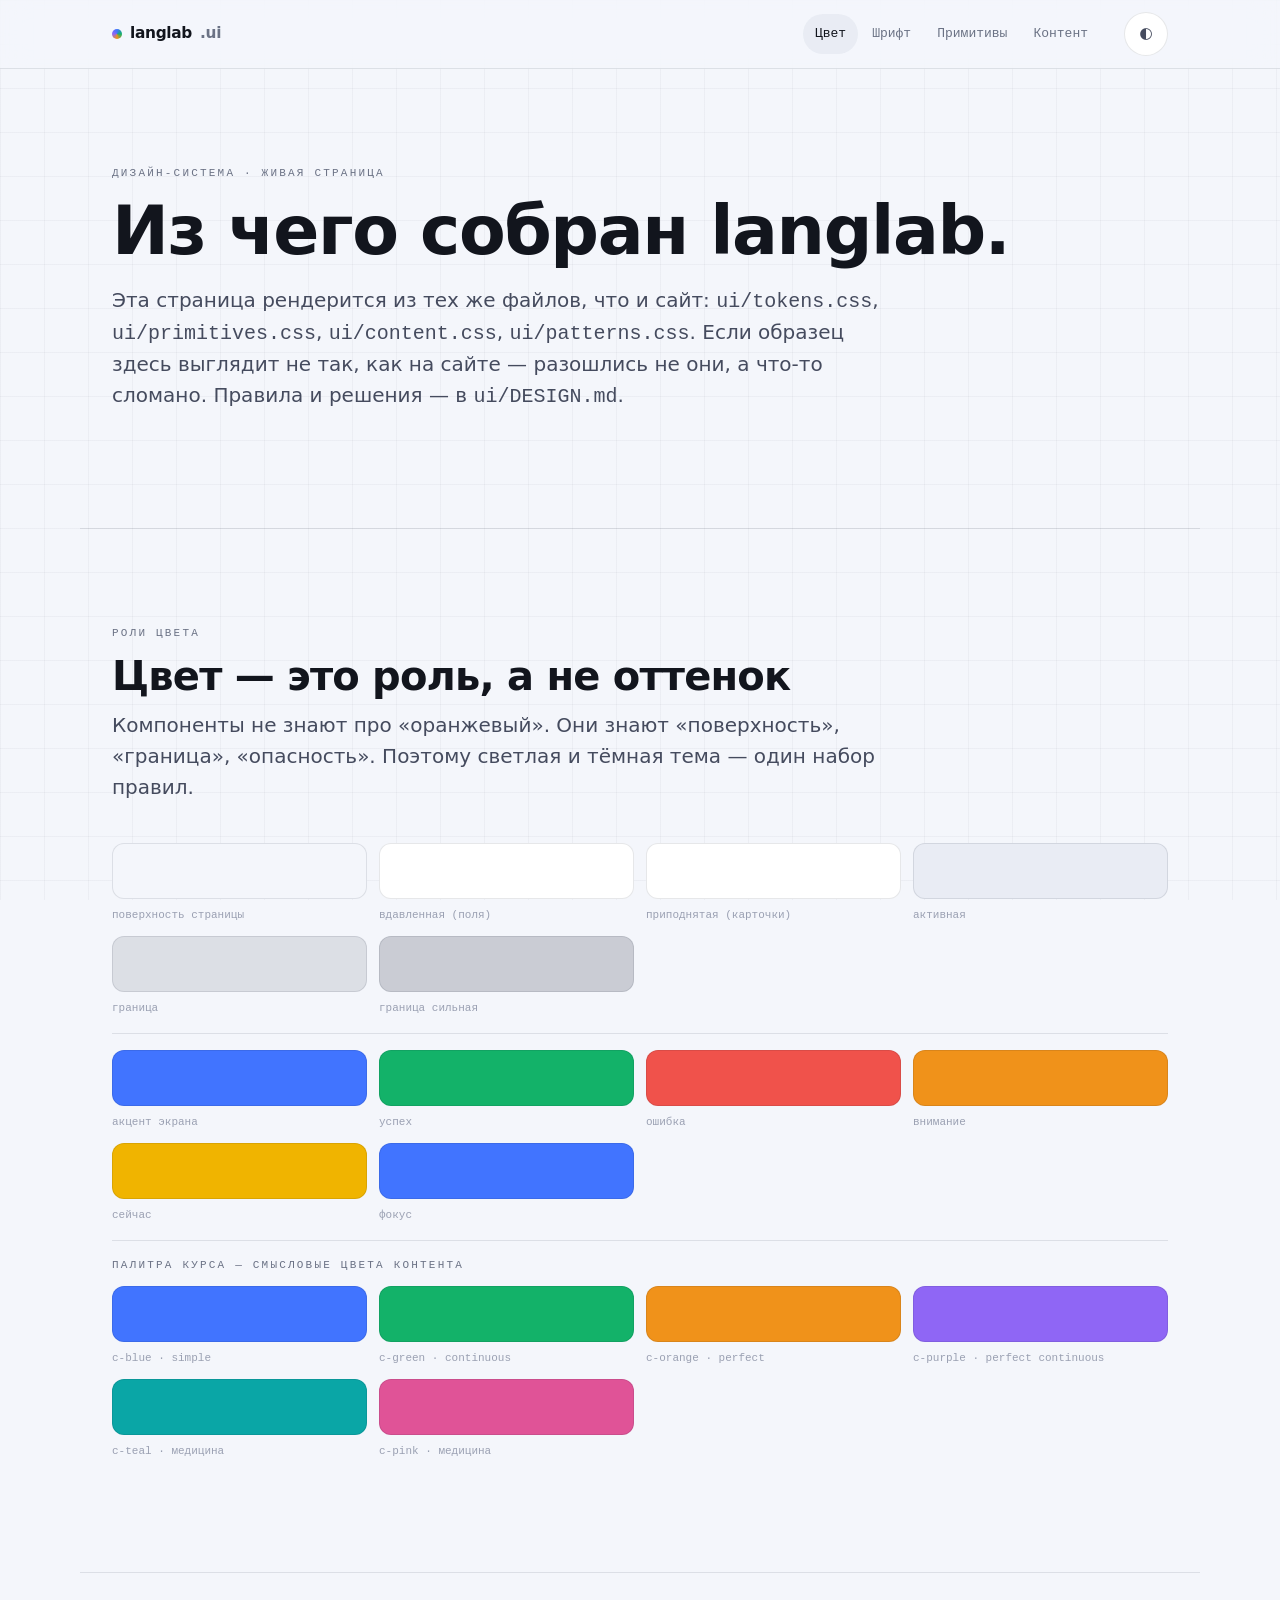
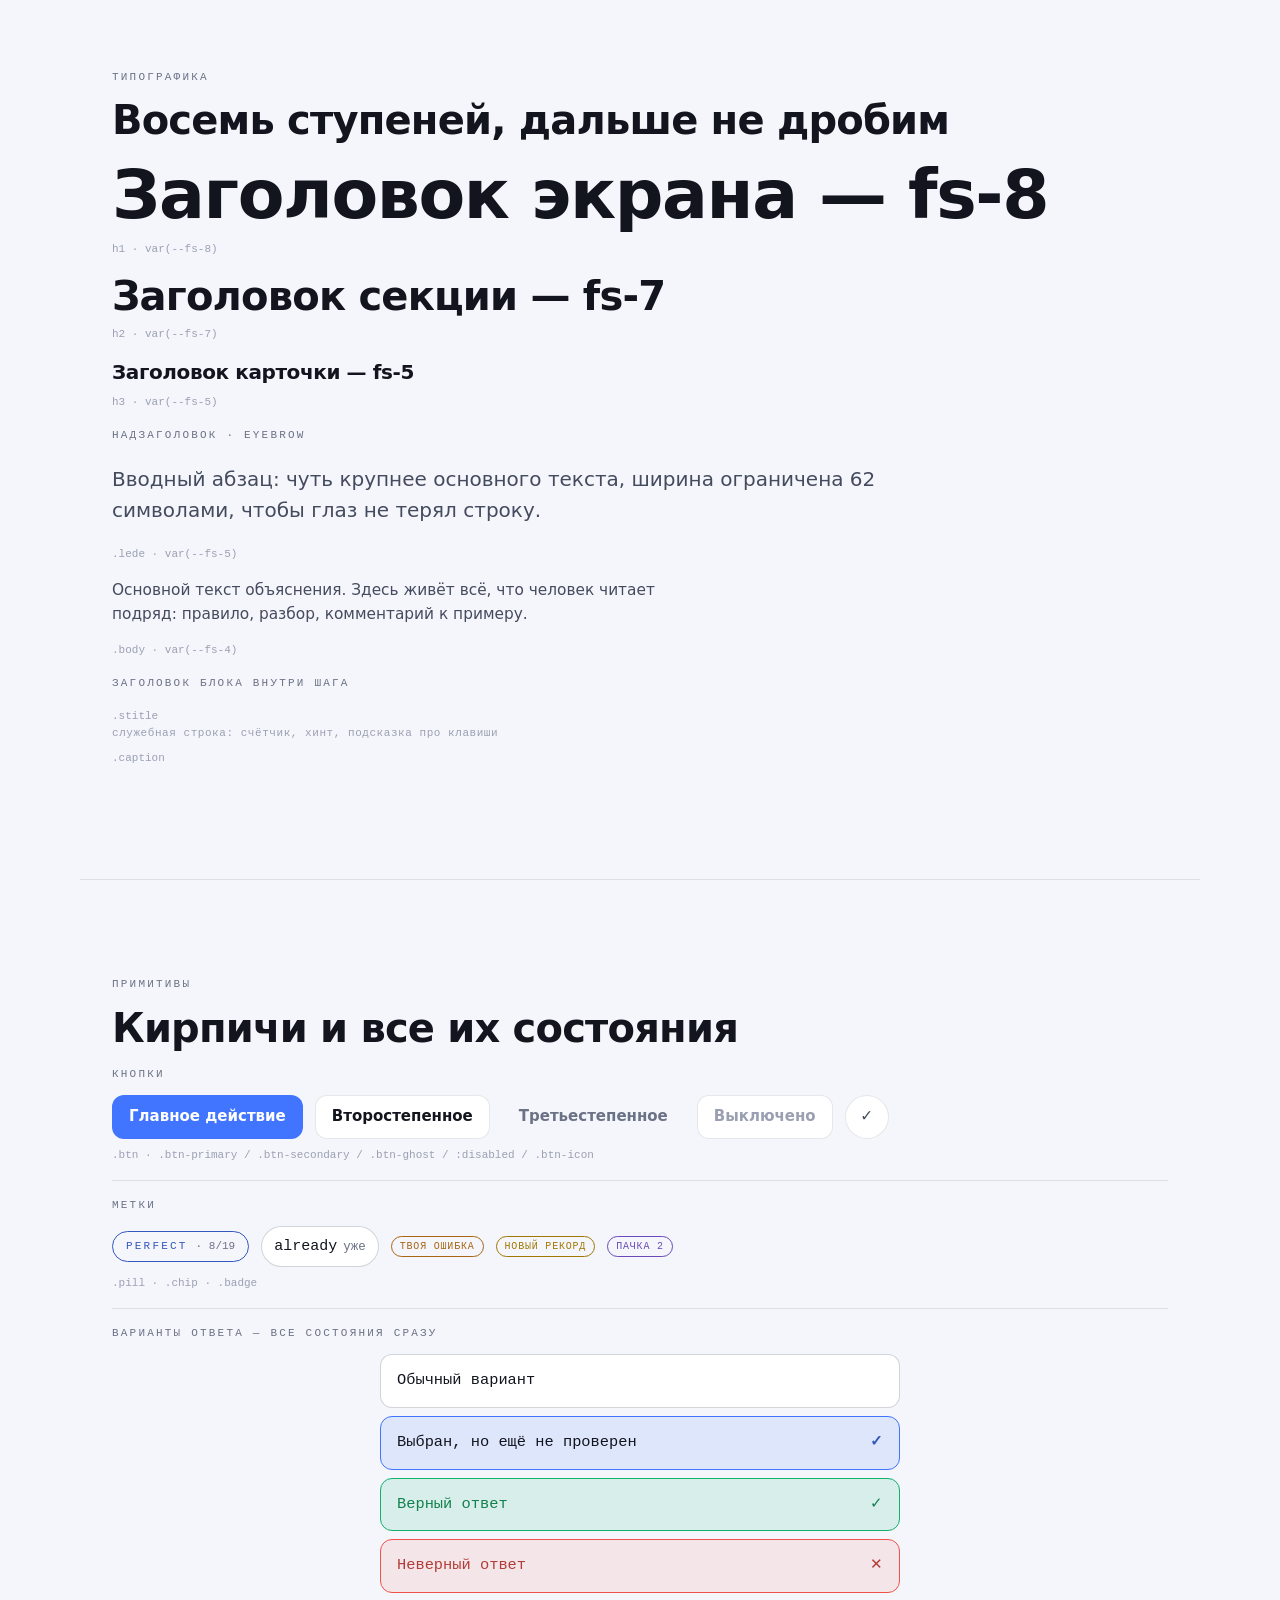
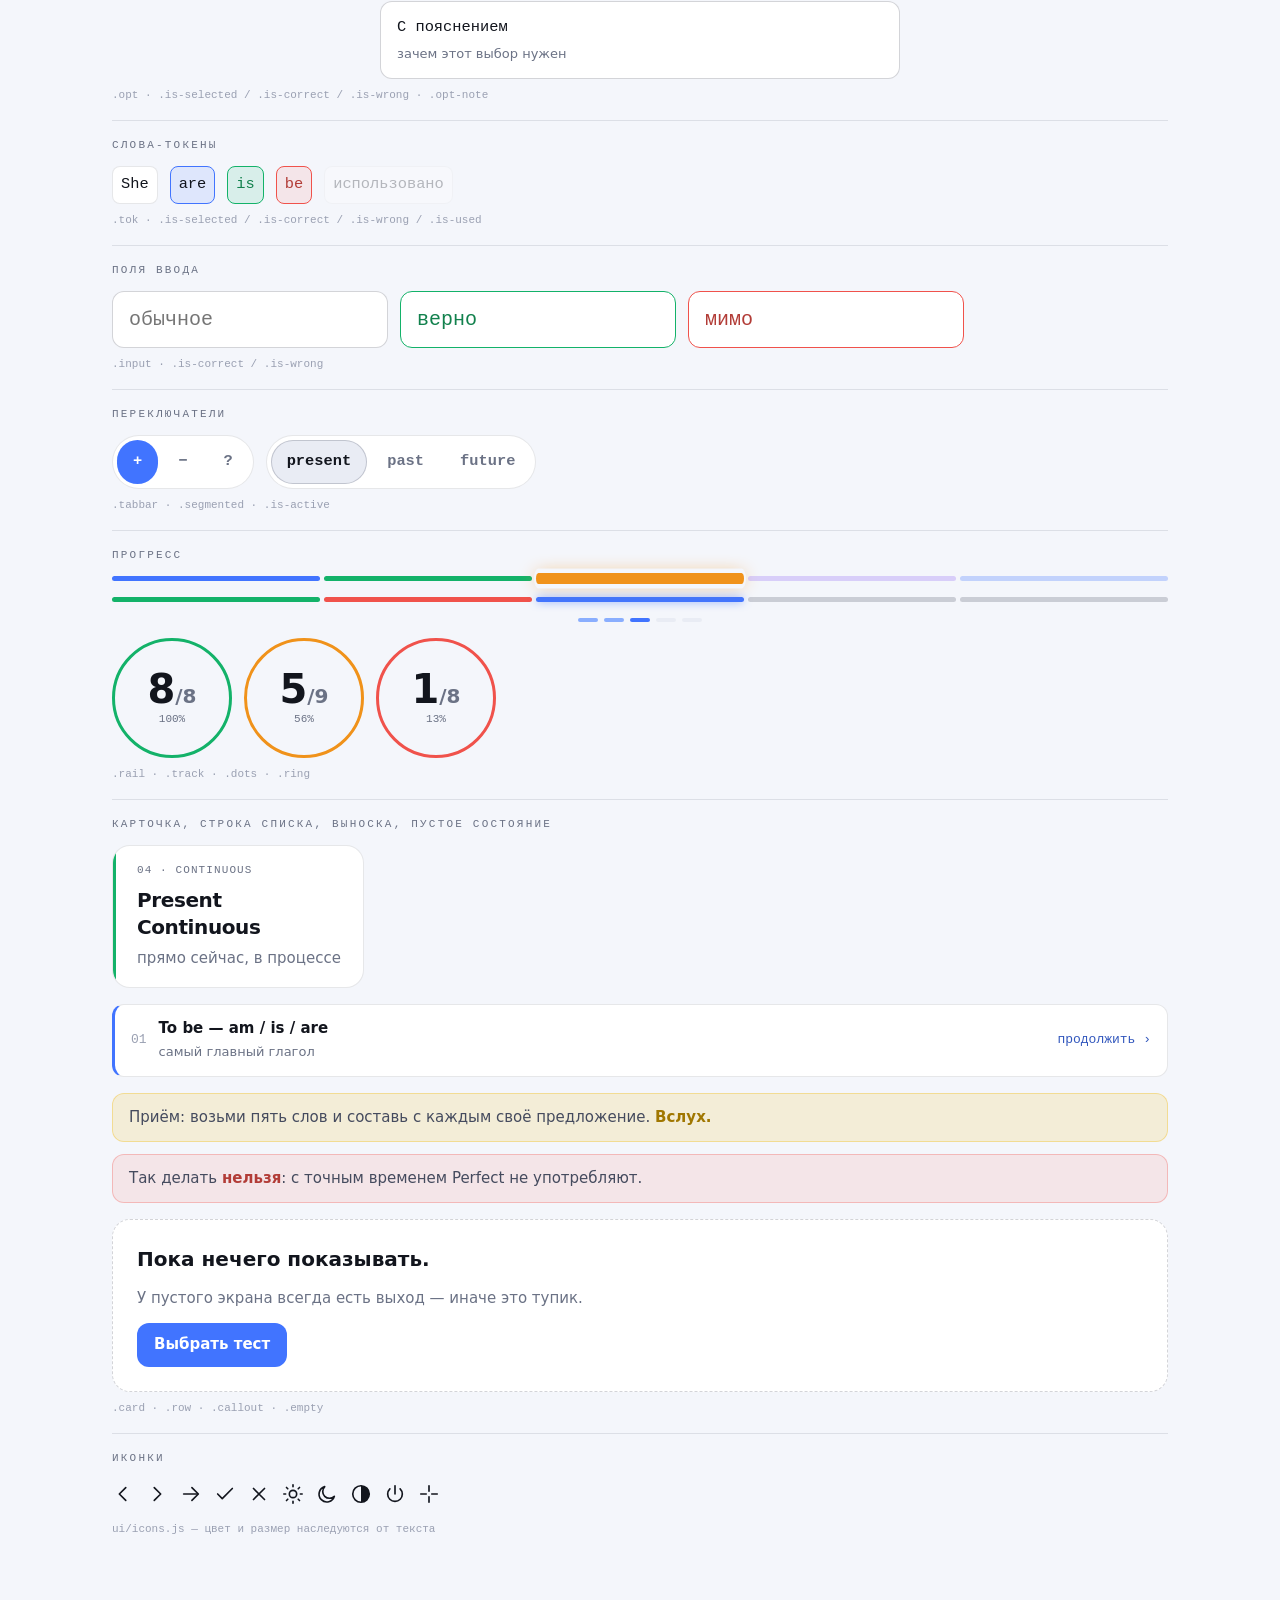
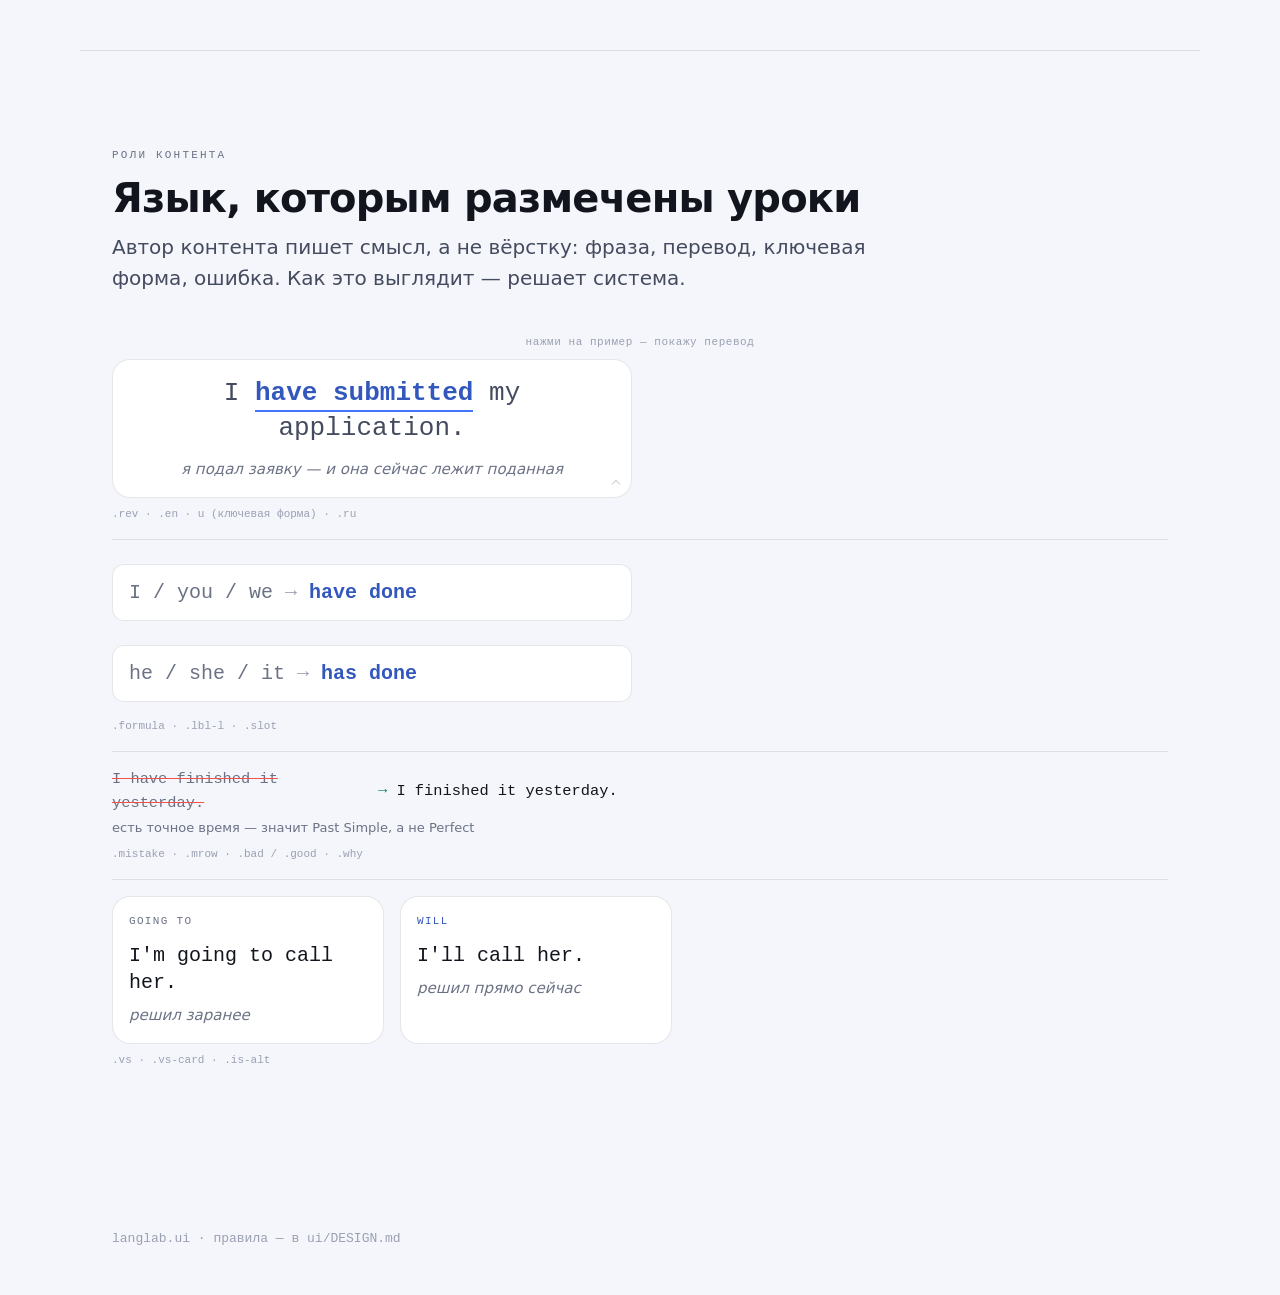
==== commit 0a49f457: "Медицинский профиль: учебники First Aid как курс Третий пользователь и первый не-языковой курс. Движ" ====
--- a/styleguide.html
+++ b/styleguide.html
@@ -280,6 +280,8 @@
       ['c-green · continuous', '--c-green'],
       ['c-orange · perfect', '--c-orange'],
       ['c-purple · perfect continuous', '--c-purple'],
+      ['c-teal · медицина', '--c-teal'],
+      ['c-pink · медицина', '--c-pink'],
     ].map(([n, v]) => swatch(n, v)).join('');
 
     document.querySelector('#icons').innerHTML =
--- a/ui/tokens.css
+++ b/ui/tokens.css
@@ -22,22 +22,30 @@
   /* ------------------------------------------------------------
      1. ПАЛИТРА (сырые значения, только для слоя ролей ниже)
      ------------------------------------------------------------ */
-  --p-blue:   light-dark(#2f62f5, #5f8bff);
-  --p-green:  light-dark(#0e9455, #35d488);
-  --p-orange: light-dark(#c1710b, #f5a63b);
-  --p-purple: light-dark(#7048dd, #ac8cf6);
-  --p-amber:  light-dark(#b07d00, #ffd233);
-  --p-red:    light-dark(#d3352f, #ff6b6b);
+  /* Цвета фигур: линии, заливки, диаграммы. В светлой теме они ЯРКИЕ —
+     тёмный «читаемый» оттенок нужен только тексту, см. --*-ink ниже.
+     Если красить фигуры текстовым цветом, светлая тема выглядит грязной. */
+  --p-blue:   light-dark(#4174ff, #5f8bff);
+  --p-green:  light-dark(#13b269, #35d488);
+  --p-orange: light-dark(#f0921a, #f5a63b);
+  --p-purple: light-dark(#8f66f5, #ac8cf6);
+  --p-amber:  light-dark(#f0b400, #ffd233);
+  --p-red:    light-dark(#f0524b, #ff6b6b);
+  /* добавлены под медицинский курс: там предметов восемь, а не четыре аспекта */
+  --p-teal:   light-dark(#0aa6a6, #2fd0cb);
+  --p-pink:   light-dark(#e05397, #f27ab4);
 
-  --p-ink-0: light-dark(#0f1117, #f3f4f8);
-  --p-ink-1: light-dark(#3b4155, #b9bdca);
-  --p-ink-2: light-dark(#666d84, #7d8294);
-  --p-ink-3: light-dark(#949bad, #565b6b);
+  --p-ink-0: light-dark(#12151d, #f3f4f8);
+  --p-ink-1: light-dark(#454b5e, #b9bdca);
+  --p-ink-2: light-dark(#6b7285, #7d8294);
+  --p-ink-3: light-dark(#9aa0b2, #565b6b);
 
-  --p-paper-0: light-dark(#fbfbfd, #0a0b10);
+  /* Бумага: страница чуть серее карточек, иначе в светлой теме
+     карточка не читается как приподнятая. */
+  --p-paper-0: light-dark(#f4f6fb, #0a0b10);
   --p-paper-1: light-dark(#ffffff, #0e1017);
   --p-paper-2: light-dark(#ffffff, #14161f);
-  --p-paper-3: light-dark(#eef0f5, #1b1e29);
+  --p-paper-3: light-dark(#e9ecf4, #1b1e29);
 
   /* ------------------------------------------------------------
      2. РОЛИ — этим пользуются компоненты
@@ -60,21 +68,28 @@
   --text-dim:    var(--p-ink-2);   /* второстепенное, подписи */
   --text-faint:  var(--p-ink-3);   /* служебное: хинты, оси */
 
-  /* акцент — задаётся экраном (курс, урок, тест), это его цвет */
-  --accent:      var(--p-blue);
-  --on-accent:   light-dark(#ffffff, #06070c);
-  --accent-soft: color-mix(in oklab, var(--accent) 12%, transparent);
-  --accent-line: color-mix(in oklab, var(--accent) 45%, var(--border));
+  /* акцент — задаётся экраном (курс, урок, тест), это его цвет.
+     Два токена вместо одного, и это принципиально:
+       --accent      — фигуры: заливка кнопки, линия на оси, грань карточки
+       --accent-ink  — текст этим цветом на светлой поверхности
+     В тёмной теме они совпадают, в светлой ink темнее ровно настолько,
+     чтобы мелкий текст читался, а фигуры оставались живыми. */
+  --accent:    var(--p-blue);
+  --on-accent: light-dark(#ffffff, #06070c);
 
-  /* состояния ответа и прогресса */
+  /* состояния ответа и прогресса — та же пара «фигура / текст» */
   --success:      var(--p-green);
+  --success-ink:  light-dark(color-mix(in oklab, var(--p-green) 72%, #04140c), var(--p-green));
   --success-soft: color-mix(in oklab, var(--p-green) 12%, transparent);
   --danger:       var(--p-red);
+  --danger-ink:   light-dark(color-mix(in oklab, var(--p-red) 74%, #1a0605), var(--p-red));
   --danger-soft:  color-mix(in oklab, var(--p-red) 10%, transparent);
   --warn:         var(--p-orange);
-  --warn-soft:    color-mix(in oklab, var(--p-orange) 12%, transparent);
+  --warn-ink:     light-dark(color-mix(in oklab, var(--p-orange) 70%, #170c02), var(--p-orange));
+  --warn-soft:    color-mix(in oklab, var(--p-orange) 14%, transparent);
   --now:          var(--p-amber);   /* «сейчас» на оси времени */
-  --now-soft:     color-mix(in oklab, var(--p-amber) 12%, transparent);
+  --now-ink:      light-dark(color-mix(in oklab, var(--p-amber) 66%, #1a1200), var(--p-amber));
+  --now-soft:     color-mix(in oklab, var(--p-amber) 14%, transparent);
 
   --focus: var(--p-blue);
 
@@ -84,7 +99,18 @@
   --c-green:  var(--p-green);
   --c-orange: var(--p-orange);
   --c-purple: var(--p-purple);
+  --c-teal:   var(--p-teal);
+  --c-pink:   var(--p-pink);
   --c-now:    var(--p-amber);
+
+  /* те же цвета для текста: в светлой теме темнее, в тёмной — те же */
+  --c-blue-ink:   light-dark(color-mix(in oklab, var(--p-blue) 74%, #0c101c), var(--p-blue));
+  --c-green-ink:  light-dark(color-mix(in oklab, var(--p-green) 72%, #04140c), var(--p-green));
+  --c-orange-ink: light-dark(color-mix(in oklab, var(--p-orange) 70%, #170c02), var(--p-orange));
+  --c-purple-ink: light-dark(color-mix(in oklab, var(--p-purple) 74%, #0d0620), var(--p-purple));
+  --c-teal-ink:   light-dark(color-mix(in oklab, var(--p-teal) 72%, #04161a), var(--p-teal));
+  --c-pink-ink:   light-dark(color-mix(in oklab, var(--p-pink) 74%, #1a0512), var(--p-pink));
+  --c-now-ink:    light-dark(color-mix(in oklab, var(--p-amber) 66%, #1a1200), var(--p-amber));
 
   /* ------------------------------------------------------------
      3. ШКАЛЫ
@@ -139,6 +165,17 @@
   --tap: 44px;          /* минимальная площадь нажатия */
 }
 
+/* Производные акцента объявлены для ВСЕХ элементов, а не только для :root, —
+   и это не стилистика, а необходимость. Значение var() подставляется там, где
+   свойство объявлено: объяви мы их на :root, они бы навсегда запомнили корневой
+   синий, и урок с оранжевым акцентом получал бы синюю подсветку выбора.
+   Здесь же каждый элемент считает их от того --accent, который до него дошёл. */
+*, *::before, *::after {
+  --accent-ink:  light-dark(color-mix(in oklab, var(--accent) 74%, #0c101c), var(--accent));
+  --accent-soft: color-mix(in oklab, var(--accent) 12%, transparent);
+  --accent-line: color-mix(in oklab, var(--accent) 45%, var(--border));
+}
+
 :root[data-theme="light"] { color-scheme: light; }
 :root[data-theme="dark"]  { color-scheme: dark; }
 
--- a/ui/primitives.css
+++ b/ui/primitives.css
@@ -98,7 +98,7 @@
   font-family: var(--font-mono); font-size: var(--fs-1);
   letter-spacing: var(--track-wide); text-transform: uppercase;
   padding: 6px 13px; border-radius: var(--r-pill);
-  border: 1px solid currentColor; color: var(--accent);
+  border: 1px solid currentColor; color: var(--accent-ink);
 }
 .pill .num { color: var(--text-dim); letter-spacing: 0; }
 
@@ -115,9 +115,9 @@
   text-transform: uppercase; white-space: nowrap;
   border: 1px solid currentColor; border-radius: var(--r-pill); padding: 2px 8px;
 }
-.badge-mine { color: var(--warn); }
-.badge-new  { color: var(--now); }
-.badge-soft { color: var(--c-purple); }
+.badge-mine { color: var(--warn-ink); }
+.badge-new  { color: var(--now-ink); }
+.badge-soft { color: var(--c-purple-ink); }
 
 /* ============================================================
    Поля ввода
@@ -130,8 +130,8 @@
   transition: border-color var(--dur-1) var(--ease), color var(--dur-1) var(--ease);
 }
 .input:focus { outline: none; border-color: var(--accent); }
-.input.is-correct { border-color: var(--success); color: var(--success); }
-.input.is-wrong   { border-color: var(--danger);  color: var(--danger); }
+.input.is-correct { border-color: var(--success); color: var(--success-ink); }
+.input.is-wrong   { border-color: var(--danger);  color: var(--danger-ink); }
 .input-center { text-align: center; }
 
 /* ============================================================
@@ -153,8 +153,8 @@
   color: var(--text-dim); font-weight: 400;
 }
 .opt.is-selected { border-color: var(--accent); background: var(--accent-soft); }
-.opt.is-correct  { border-color: var(--success); background: var(--success-soft); color: var(--success); animation: pop-in var(--dur-3) var(--ease); }
-.opt.is-wrong    { border-color: var(--danger);  background: var(--danger-soft);  color: var(--danger); }
+.opt.is-correct  { border-color: var(--success); background: var(--success-soft); color: var(--success-ink); animation: pop-in var(--dur-3) var(--ease); }
+.opt.is-wrong    { border-color: var(--danger);  background: var(--danger-soft);  color: var(--danger-ink); }
 .opt:disabled { cursor: default; }
 @media (hover: hover) {
   .opt:hover:not(:disabled) { border-color: var(--text-dim); background: var(--surface-raised); }
@@ -170,8 +170,8 @@
   transition: background var(--dur-1) var(--ease), border-color var(--dur-1) var(--ease);
 }
 .tok.is-selected { border-color: var(--accent); background: var(--accent-soft); }
-.tok.is-correct  { border-color: var(--success); background: var(--success-soft); color: var(--success); }
-.tok.is-wrong    { border-color: var(--danger);  background: var(--danger-soft);  color: var(--danger); }
+.tok.is-correct  { border-color: var(--success); background: var(--success-soft); color: var(--success-ink); }
+.tok.is-wrong    { border-color: var(--danger);  background: var(--danger-soft);  color: var(--danger-ink); }
 .tok:disabled { cursor: default; }
 .tok.is-used { opacity: 0.28; pointer-events: none; }
 @media (hover: hover) { .tok:hover:not(:disabled) { border-color: var(--text-dim); } }
@@ -215,7 +215,7 @@
 .row-body { flex: 1; min-width: 0; }
 .row-body b { display: block; font-size: var(--fs-3); font-weight: 600; }
 .row-body small { color: var(--text-dim); font-size: var(--fs-2); }
-.row-go { font-family: var(--font-mono); font-size: var(--fs-2); color: var(--accent); white-space: nowrap; }
+.row-go { font-family: var(--font-mono); font-size: var(--fs-2); color: var(--accent-ink); white-space: nowrap; }
 @media (hover: hover) { .row:hover { border-color: var(--accent); transform: translateX(2px); } }
 
 /* ============================================================
@@ -226,9 +226,9 @@
   font-size: var(--fs-3); color: var(--text-soft);
   background: var(--now-soft); border: 1px solid color-mix(in oklab, var(--now) 32%, transparent);
 }
-.callout b { color: var(--now); }
+.callout b { color: var(--now-ink); }
 .callout-warn { background: var(--danger-soft); border-color: color-mix(in oklab, var(--danger) 30%, transparent); }
-.callout-warn b { color: var(--danger); }
+.callout-warn b { color: var(--danger-ink); }
 
 /* ============================================================
    Прогресс: рейка курса, сегменты теста, точки шагов
--- a/ui/content.css
+++ b/ui/content.css
@@ -27,7 +27,7 @@
 /* ключевая форма — всегда цветом аспекта и с подчёркиванием:
    глаз должен цеплять её раньше остального предложения */
 .en u {
-  color: var(--accent); text-decoration: none; font-weight: 600;
+  color: var(--accent-ink); text-decoration: none; font-weight: 600;
   border-bottom: 2px solid var(--accent); padding-bottom: 2px;
 }
 .ru { color: var(--text-dim); font-style: italic; font-size: var(--fs-3); }
@@ -46,7 +46,7 @@
 .formula .lbl-l { color: var(--text-dim); flex: none; min-width: 8ch; }
 .formula .op { color: var(--text-faint); flex: none; }
 /* правая часть формулы — то, что надо запомнить */
-.formula .slot { color: var(--accent); font-weight: 600; }
+.formula .slot { color: var(--accent-ink); font-weight: 600; }
 .formula .lbl { color: var(--text-dim); font-size: var(--fs-2); margin-left: var(--s-2); }
 .formulas { display: grid; gap: var(--s-2); max-width: 520px; }
 
@@ -84,7 +84,7 @@
 .rev .answer {
   max-height: 0; opacity: 0; overflow: hidden;
   transition: max-height var(--dur-3) var(--ease), opacity var(--dur-3) var(--ease), margin var(--dur-3) var(--ease);
-  font-family: var(--font-mono); font-size: var(--fs-6); color: var(--accent); font-weight: 600;
+  font-family: var(--font-mono); font-size: var(--fs-6); color: var(--accent-ink); font-weight: 600;
 }
 .rev.is-open .answer { max-height: 160px; opacity: 1; margin-top: var(--s-4); }
 .rev .tip-line {
@@ -105,7 +105,7 @@
 .vs-card .ru { margin-top: var(--s-2); }
 .vs-card .tg {
   font-family: var(--font-mono); font-size: var(--fs-1); letter-spacing: 0.12em;
-  text-transform: uppercase; margin-bottom: var(--s-3); color: var(--accent);
+  text-transform: uppercase; margin-bottom: var(--s-3); color: var(--accent-ink);
 }
 .vs-card.is-alt .tg { color: var(--text-dim); }
 @media (min-width: 640px) { .vs { grid-template-columns: 1fr 1fr; gap: var(--s-4); } }
@@ -120,7 +120,7 @@
 }
 .mrow .bad { color: var(--text-dim); text-decoration: line-through; text-decoration-color: var(--danger); }
 .mrow .good { color: var(--text); }
-.mrow .good::before { content: "→ "; color: var(--success); }
+.mrow .good::before { content: "→ "; color: var(--success-ink); }
 .why { font-family: var(--font-sans); font-size: var(--fs-2); color: var(--text-dim); margin-top: 2px; }
 @media (min-width: 640px) { .mrow { grid-template-columns: 1fr 1fr; gap: var(--s-3); font-size: var(--fs-4); } }
 
@@ -135,11 +135,11 @@
 .scale-row .delta { color: var(--text-faint); font-size: var(--fs-5); text-align: right; }
 .scale-row .en { color: var(--text-faint); font-size: var(--fs-5); }
 .scale-row .ru { color: var(--text-faint); font-size: var(--fs-2); text-align: right; font-style: normal; }
-.scale-row.today .delta, .scale-row.today .en { color: var(--c-blue); }
+.scale-row.today .delta, .scale-row.today .en { color: var(--c-blue-ink); }
 .scale-row.today .en { font-weight: 700; }
 .scale-row.today .ru { color: var(--text-soft); }
 .scale-row.mark { background: var(--warn-soft); }
-.scale-row.mark .delta, .scale-row.mark .en { color: var(--warn); }
+.scale-row.mark .delta, .scale-row.mark .en { color: var(--warn-ink); }
 .scale-row.mark .en { font-weight: 700; }
 .scale-row.mark .ru { color: var(--text); font-weight: 600; }
 @media (min-width: 640px) {
@@ -161,7 +161,7 @@
 .tl .axis-head { fill: var(--border-strong); }
 .tl .glow { animation: now-pulse 2.6s ease-in-out infinite; transform-origin: center; }
 .tl .nowdot { stroke: var(--now); stroke-width: 2; stroke-dasharray: 2 4; }
-.tl .lbl-now { fill: var(--now); font-family: var(--font-mono); font-size: 15px; letter-spacing: 3px; }
+.tl .lbl-now { fill: var(--now-ink); font-family: var(--font-mono); font-size: 15px; letter-spacing: 3px; }
 .tl .lbl-end { fill: var(--text-dim); font-family: var(--font-mono); font-size: 14px; letter-spacing: 3px; }
 .tl .cap { font-family: var(--font-mono); font-size: 16px; }
 
--- a/ui/patterns.css
+++ b/ui/patterns.css
@@ -16,7 +16,7 @@
 .deck-head .pill { margin-bottom: var(--s-3); }
 .deck-head h1 { font-size: var(--fs-7); margin: 0 0 var(--s-2); animation: rise var(--dur-3) var(--ease) both; }
 .deck-head .lesson-sub {
-  font-size: var(--fs-5); font-weight: 600; color: var(--accent);
+  font-size: var(--fs-5); font-weight: 600; color: var(--accent-ink);
   animation: rise var(--dur-3) 50ms var(--ease) both;
 }
 /* со второго шага шапка сжимается: место нужно контенту, а не титрам */
@@ -74,7 +74,7 @@
    ============================================================ */
 .lead {
   font-size: var(--fs-6); font-weight: 700; letter-spacing: -0.02em;
-  margin: 0 0 var(--s-3); color: var(--accent);
+  margin: 0 0 var(--s-3); color: var(--accent-ink);
 }
 .body { font-size: var(--fs-4); color: var(--text-soft); max-width: var(--maxw-text); }
 
@@ -98,7 +98,7 @@
   text-align: center; font-size: var(--fs-3); color: var(--text-soft);
   padding: 0 var(--s-4) var(--s-2);
 }
-.explorer-caption b { color: var(--accent); }
+.explorer-caption b { color: var(--accent-ink); }
 
 .aspect-rows { display: grid; gap: var(--s-2); }
 .aspect-row {
@@ -146,7 +146,7 @@
   background: var(--success-soft); border: 1px solid color-mix(in oklab, var(--success) 30%, transparent);
   color: var(--text); font-size: var(--fs-3);
 }
-.program-done a { color: var(--success); border-bottom: 1px solid currentColor; }
+.program-done a { color: var(--success-ink); border-bottom: 1px solid currentColor; }
 
 /* ============================================================
    Тесты: карточка теста и разбор ответа
@@ -154,17 +154,17 @@
 .t-grid { display: grid; grid-template-columns: 1fr; gap: var(--s-3); }
 @media (min-width: 560px) { .t-grid { grid-template-columns: repeat(auto-fill, minmax(270px, 1fr)); gap: var(--s-4); } }
 .t-card { padding-bottom: 50px; }
-.t-card .kicker { color: var(--accent); }
-.t-card .t-best { color: var(--success); }
+.t-card .kicker { color: var(--accent-ink); }
+.t-card .t-best { color: var(--success-ink); }
 .t-card .t-go {
   position: absolute; left: var(--s-5); bottom: var(--s-4);
-  font-family: var(--font-mono); font-size: var(--fs-2); color: var(--accent); font-weight: 600;
+  font-family: var(--font-mono); font-size: var(--fs-2); color: var(--accent-ink); font-weight: 600;
 }
 
 /* тип задания — говорим, что именно надо сделать */
 .q-type {
   font-family: var(--font-mono); font-size: var(--fs-1); letter-spacing: 0.18em;
-  text-transform: uppercase; color: var(--accent); text-align: center; margin-bottom: var(--s-3);
+  text-transform: uppercase; color: var(--accent-ink); text-align: center; margin-bottom: var(--s-3);
 }
 .q {
   font-family: var(--font-mono); font-size: var(--fs-6); color: var(--text);
@@ -176,9 +176,9 @@
   text-align: center; font-family: var(--font-mono); font-size: var(--fs-1);
   letter-spacing: 0.1em; color: var(--text-faint); margin: -6px 0 var(--s-3);
 }
-.opt.is-selected::after { content: '✓'; float: right; color: var(--accent); font-weight: 700; }
-.opt.is-correct::after  { content: '✓'; float: right; color: var(--success); }
-.opt.is-wrong::after    { content: '✕'; float: right; color: var(--danger); }
+.opt.is-selected::after { content: '✓'; float: right; color: var(--accent-ink); font-weight: 700; }
+.opt.is-correct::after  { content: '✓'; float: right; color: var(--success-ink); }
+.opt.is-wrong::after    { content: '✕'; float: right; color: var(--danger-ink); }
 
 .err-sent {
   text-align: center; font-family: var(--font-mono); font-size: var(--fs-6);
@@ -205,11 +205,11 @@
   font-family: var(--font-mono); font-size: inherit; text-align: center; width: 5.5em;
   padding: 4px var(--s-2); margin: 0 var(--s-1); border: 0;
   border-bottom: 2px solid var(--accent); background: var(--surface-sunken);
-  color: var(--accent); border-radius: 6px 6px 0 0;
+  color: var(--accent-ink); border-radius: 6px 6px 0 0;
 }
 .mgap-input:focus { outline: none; background: var(--surface-raised); }
-.mgap-input.is-correct { border-color: var(--success); color: var(--success); }
-.mgap-input.is-wrong   { border-color: var(--danger);  color: var(--danger); }
+.mgap-input.is-correct { border-color: var(--success); color: var(--success-ink); }
+.mgap-input.is-wrong   { border-color: var(--danger);  color: var(--danger-ink); }
 
 /* разбор ответа: вердикт, что ответил ты, что правильно, почему */
 .explain {
@@ -219,20 +219,20 @@
 }
 .explain.is-shown { opacity: 1; transform: none; }
 .explain .verdict { font-family: var(--font-mono); font-weight: 700; font-size: var(--fs-3); letter-spacing: 0.05em; }
-.explain .verdict.is-good { color: var(--success); }
-.explain .verdict.is-bad  { color: var(--danger); }
+.explain .verdict.is-good { color: var(--success-ink); }
+.explain .verdict.is-bad  { color: var(--danger-ink); }
 .explain .given { margin-top: 6px; color: var(--text-dim); }
-.explain .given b { font-family: var(--font-mono); color: var(--danger); font-weight: 600; }
+.explain .given b { font-family: var(--font-mono); color: var(--danger-ink); font-weight: 600; }
 .explain .right { margin-top: 2px; color: var(--text); }
-.explain .right b { font-family: var(--font-mono); color: var(--success); }
+.explain .right b { font-family: var(--font-mono); color: var(--success-ink); }
 .explain .why-line { margin-top: var(--s-2); color: var(--text-dim); font-size: var(--fs-2); }
 .explain .ru { display: block; margin-top: var(--s-1); }
 
 /* итог теста */
 .score-verdict { font-size: var(--fs-5); font-weight: 600; }
-.score-verdict.is-good { color: var(--success); }
-.score-verdict.is-ok   { color: var(--warn); }
-.score-verdict.is-bad  { color: var(--danger); }
+.score-verdict.is-good { color: var(--success-ink); }
+.score-verdict.is-ok   { color: var(--warn-ink); }
+.score-verdict.is-bad  { color: var(--danger-ink); }
 .review { max-width: 640px; margin: var(--s-2) auto 0; display: grid; gap: var(--s-3); }
 .rev-item {
   background: var(--surface-raised); border: 1px solid var(--border);
@@ -243,11 +243,11 @@
 .rev-ru { font-size: var(--fs-2); color: var(--text-dim); font-style: italic; margin-top: 2px; }
 .rev-a { margin-top: 6px; font-size: var(--fs-2); color: var(--text-dim); }
 .rev-a b { font-family: var(--font-mono); }
-.rev-a .was { color: var(--danger); }
-.rev-a .fix { color: var(--success); }
+.rev-a .was { color: var(--danger-ink); }
+.rev-a .fix { color: var(--success-ink); }
 .rev-w { margin-top: 6px; font-size: var(--fs-2); color: var(--text-dim); }
 .allclear {
-  text-align: center; color: var(--success); font-size: var(--fs-5);
+  text-align: center; color: var(--success-ink); font-size: var(--fs-5);
   font-family: var(--font-mono); padding: var(--s-6);
 }
 
@@ -261,16 +261,16 @@
 }
 .res-meta { flex: 1; min-width: 220px; }
 .res-verdict { font-size: var(--fs-5); font-weight: 700; }
-.res-verdict.is-good { color: var(--success); }
-.res-verdict.is-ok   { color: var(--warn); }
-.res-verdict.is-bad  { color: var(--danger); }
+.res-verdict.is-good { color: var(--success-ink); }
+.res-verdict.is-ok   { color: var(--warn-ink); }
+.res-verdict.is-bad  { color: var(--danger-ink); }
 .res-cover { color: var(--text-soft); font-size: var(--fs-3); margin-top: 6px; }
 .res-note { color: var(--text-dim); font-size: var(--fs-2); margin-top: var(--s-2); max-width: 52ch; }
 .res-name { flex: 1; font-size: var(--fs-3); font-weight: 600; min-width: 0; }
 .res-score { flex: 0 0 52px; text-align: right; font-family: var(--font-mono); font-size: var(--fs-3); color: var(--text-dim); }
-.res-score.is-good { color: var(--success); }
-.res-score.is-ok   { color: var(--warn); }
-.res-score.is-bad  { color: var(--danger); }
+.res-score.is-good { color: var(--success-ink); }
+.res-score.is-ok   { color: var(--warn-ink); }
+.res-score.is-bad  { color: var(--danger-ink); }
 
 /* ============================================================
    Пустое состояние — всегда с выходом, а не просто «пусто»
@@ -294,7 +294,7 @@
   border: 1px solid var(--accent-line);
   transition: transform var(--dur-2) var(--ease), border-color var(--dur-2) var(--ease);
 }
-.cta-k { font-family: var(--font-mono); font-size: var(--fs-1); letter-spacing: 0.14em; color: var(--accent); }
+.cta-k { font-family: var(--font-mono); font-size: var(--fs-1); letter-spacing: 0.14em; color: var(--accent-ink); }
 .cta-t { font-size: var(--fs-5); font-weight: 700; margin-top: 4px; }
 .cta-go {
   font-family: var(--font-mono); font-size: var(--fs-3); font-weight: 700;
@@ -328,4 +328,140 @@
 .auth-input { width: 100%; text-align: left; }
 .auth-sent { font-size: var(--fs-3); color: var(--text-soft); }
 .auth-sent b { color: var(--text); }
-.auth-err { color: var(--danger); font-size: var(--fs-3); }
+.auth-err { color: var(--danger-ink); font-size: var(--fs-3); }
+
+/* ============================================================
+   Клинический алгоритм: дерево решений внутри урока.
+   Виды узлов различаются весом и рамкой, а не своим цветом:
+   на экране один акцент — цвет темы, и он остаётся один.
+   ============================================================ */
+.algo { display: grid; gap: var(--s-4); }
+.algo-top { display: flex; align-items: center; justify-content: space-between; gap: var(--s-3); flex-wrap: wrap; }
+.algo-top .stitle { margin: 0; text-align: left; }
+.algo-en { font-family: var(--font-mono); font-size: var(--fs-2); color: var(--text-dim); font-style: normal; }
+.algo-lede { margin: 0; }
+.algo-src { font-size: var(--fs-1); color: var(--text-faint); font-family: var(--font-mono); }
+
+/* --- пройденный путь: он же способ переиграть развилку --- */
+.algo-path { display: flex; align-items: center; flex-wrap: wrap; gap: var(--s-1); }
+.algo-crumb {
+  font-size: var(--fs-2); color: var(--text-dim); cursor: pointer;
+  background: transparent; border: 0; padding: 4px 6px; border-radius: var(--r-sm);
+  text-align: left;
+}
+.algo-crumb-sep { color: var(--text-faint); display: inline-flex; }
+.algo-crumb-sep svg { width: 12px; height: 12px; }
+@media (hover: hover) { .algo-crumb:hover { color: var(--accent-ink); background: var(--surface-active); } }
+
+/* --- текущий узел --- */
+.algo-node {
+  background: var(--surface-raised); border: 1px solid var(--border);
+  border-left: 3px solid var(--accent);
+  border-radius: var(--r-md); padding: var(--s-4);
+}
+.algo-node.is-dx { border-color: var(--accent); background: var(--accent-soft); }
+.algo-node.is-tx { border-style: dashed; }
+.algo-kind {
+  font-family: var(--font-mono); font-size: var(--fs-1); text-transform: uppercase;
+  letter-spacing: 0.08em; color: var(--text-faint);
+}
+.algo-node.is-dx .algo-kind, .algo-node.is-tx .algo-kind { color: var(--accent-ink); }
+.algo-label { font-size: var(--fs-5); font-weight: 700; letter-spacing: -0.01em; margin-top: 4px; }
+.algo-node .algo-en { display: block; margin-top: 2px; }
+.algo-why { margin: var(--s-3) 0 0; font-size: var(--fs-3); color: var(--text-soft); }
+.algo-note { margin: var(--s-2) 0 0; font-size: var(--fs-2); color: var(--text-dim); }
+
+/* --- вопрос развилки и ответы --- */
+.algo-ask { font-size: var(--fs-4); font-weight: 600; text-align: center; }
+.algo-branches { display: grid; gap: var(--s-2); }
+.algo-branch {
+  display: block; width: 100%; text-align: left; cursor: pointer;
+  background: var(--surface-sunken); border: 1px solid var(--border);
+  border-radius: var(--r-md); padding: var(--s-3) var(--s-4); min-height: var(--tap);
+  transition: border-color var(--dur-1) var(--ease), transform var(--dur-1) var(--ease);
+}
+.algo-branch b { display: block; font-size: var(--fs-3); font-weight: 600; color: var(--text); }
+.algo-branch small { display: block; margin-top: 2px; font-family: var(--font-mono); font-size: var(--fs-1); color: var(--text-dim); }
+.algo-branch.is-only { text-align: center; }
+.algo-branch:active { transform: scale(0.995); }
+@media (hover: hover) { .algo-branch:hover { border-color: var(--accent); } }
+
+/* --- финал ветки --- */
+.algo-end {
+  display: flex; align-items: center; justify-content: space-between; gap: var(--s-3); flex-wrap: wrap;
+  font-size: var(--fs-3); color: var(--accent-ink);
+}
+
+/* --- вся карта: то же дерево целиком --- */
+.algo-map, .algo-map ul { list-style: none; margin: 0; padding: 0; display: grid; gap: var(--s-1); }
+.algo-map ul { margin-top: var(--s-1); }
+.algo-map-row { padding-left: var(--s-4); border-left: 1px solid var(--border); }
+.algo-map > .algo-map-row { padding-left: 0; border-left: 0; }
+.algo-map-edge {
+  display: inline-block; font-family: var(--font-mono); font-size: var(--fs-1);
+  color: var(--text-dim); margin-bottom: 2px;
+}
+.algo-map-node { display: block; padding: 6px var(--s-2); border-radius: var(--r-sm); }
+.algo-map-node b { font-size: var(--fs-3); font-weight: 600; }
+.algo-map-node i { font-family: var(--font-mono); font-size: var(--fs-1); color: var(--text-dim); font-style: normal; margin-left: var(--s-2); }
+.algo-map-node em { font-size: var(--fs-1); color: var(--text-faint); font-style: normal; margin-left: var(--s-2); }
+.algo-map-node.is-dx { background: var(--surface-active); }
+.algo-map-node.is-dx b { color: var(--accent-ink); }
+.algo-map-node.is-tx b { font-weight: 500; color: var(--text-soft); }
+.algo-map-node.is-repeat b { color: var(--text-dim); font-weight: 500; }
+
+/* ============================================================
+   Таблица-сравнение: три похожих состояния и строки-признаки.
+   На телефоне уезжает вбок, поэтому первый столбец липкий —
+   иначе непонятно, чей это признак.
+   ============================================================ */
+/* без боковых отступов: липкий столбец прилипает к внутреннему краю
+   контента, и любой padding превращается в щель, через которую видно
+   уезжающий текст */
+.dtable-scroll { overflow-x: auto; -webkit-overflow-scrolling: touch; }
+.dtable { border-collapse: separate; border-spacing: 0; width: 100%; min-width: 520px; font-size: var(--fs-3); }
+.dtable th, .dtable td { padding: var(--s-3); text-align: left; vertical-align: top; border-bottom: 1px solid var(--border); }
+.dtable thead th {
+  font-family: var(--font-mono); font-size: var(--fs-1); text-transform: uppercase;
+  letter-spacing: 0.06em; color: var(--accent-ink); white-space: normal;
+  border-bottom: 1px solid var(--border-strong);
+}
+/* липкими должны быть и подпись строки, и пустой угол шапки:
+   иначе при прокрутке названия столбцов проезжают поверх подписей */
+.dtable tbody th, .dtable thead th:first-child {
+  position: sticky; left: 0; z-index: 1;
+  background: var(--surface); box-shadow: 1px 0 0 var(--border);
+}
+.dtable tbody th {
+  font-weight: 600; color: var(--text); font-size: var(--fs-2);
+  min-width: 116px;
+}
+.dtable td { color: var(--text-soft); }
+.dtable tbody tr:last-child th, .dtable tbody tr:last-child td { border-bottom: 0; }
+.dtable-note { margin: var(--s-3) 0 0; font-size: var(--fs-2); color: var(--text-dim); }
+
+/* ============================================================
+   Термины: английское слово главное — оно будет на экзамене
+   ============================================================ */
+.terms { display: grid; gap: var(--s-2); }
+.term {
+  background: var(--surface-raised); border: 1px solid var(--border);
+  border-left: 3px solid var(--accent); border-radius: var(--r-md);
+  padding: var(--s-3) var(--s-4);
+}
+.term-en { font-family: var(--font-mono); font-size: var(--fs-4); font-weight: 600; color: var(--text); }
+.term-ru { font-size: var(--fs-3); color: var(--text-soft); margin-top: 2px; }
+.term-hint { font-size: var(--fs-2); color: var(--text-dim); margin-top: 4px; }
+
+/* глоссарий: те же термины отдельным экраном, с поиском */
+.gloss-search { margin-bottom: var(--s-4); }
+.gloss-group { margin-top: var(--s-5); }
+.gloss-group > .eyebrow { margin-bottom: var(--s-2); }
+.gloss-empty { color: var(--text-dim); font-size: var(--fs-3); }
+.term-of { font-size: var(--fs-1); color: var(--text-faint); font-family: var(--font-mono); margin-top: 4px; }
+
+/* ссылка на учебник под шагом-выжимкой */
+.step-src {
+  margin-top: var(--s-3); font-family: var(--font-mono);
+  font-size: var(--fs-1); color: var(--text-faint);
+}
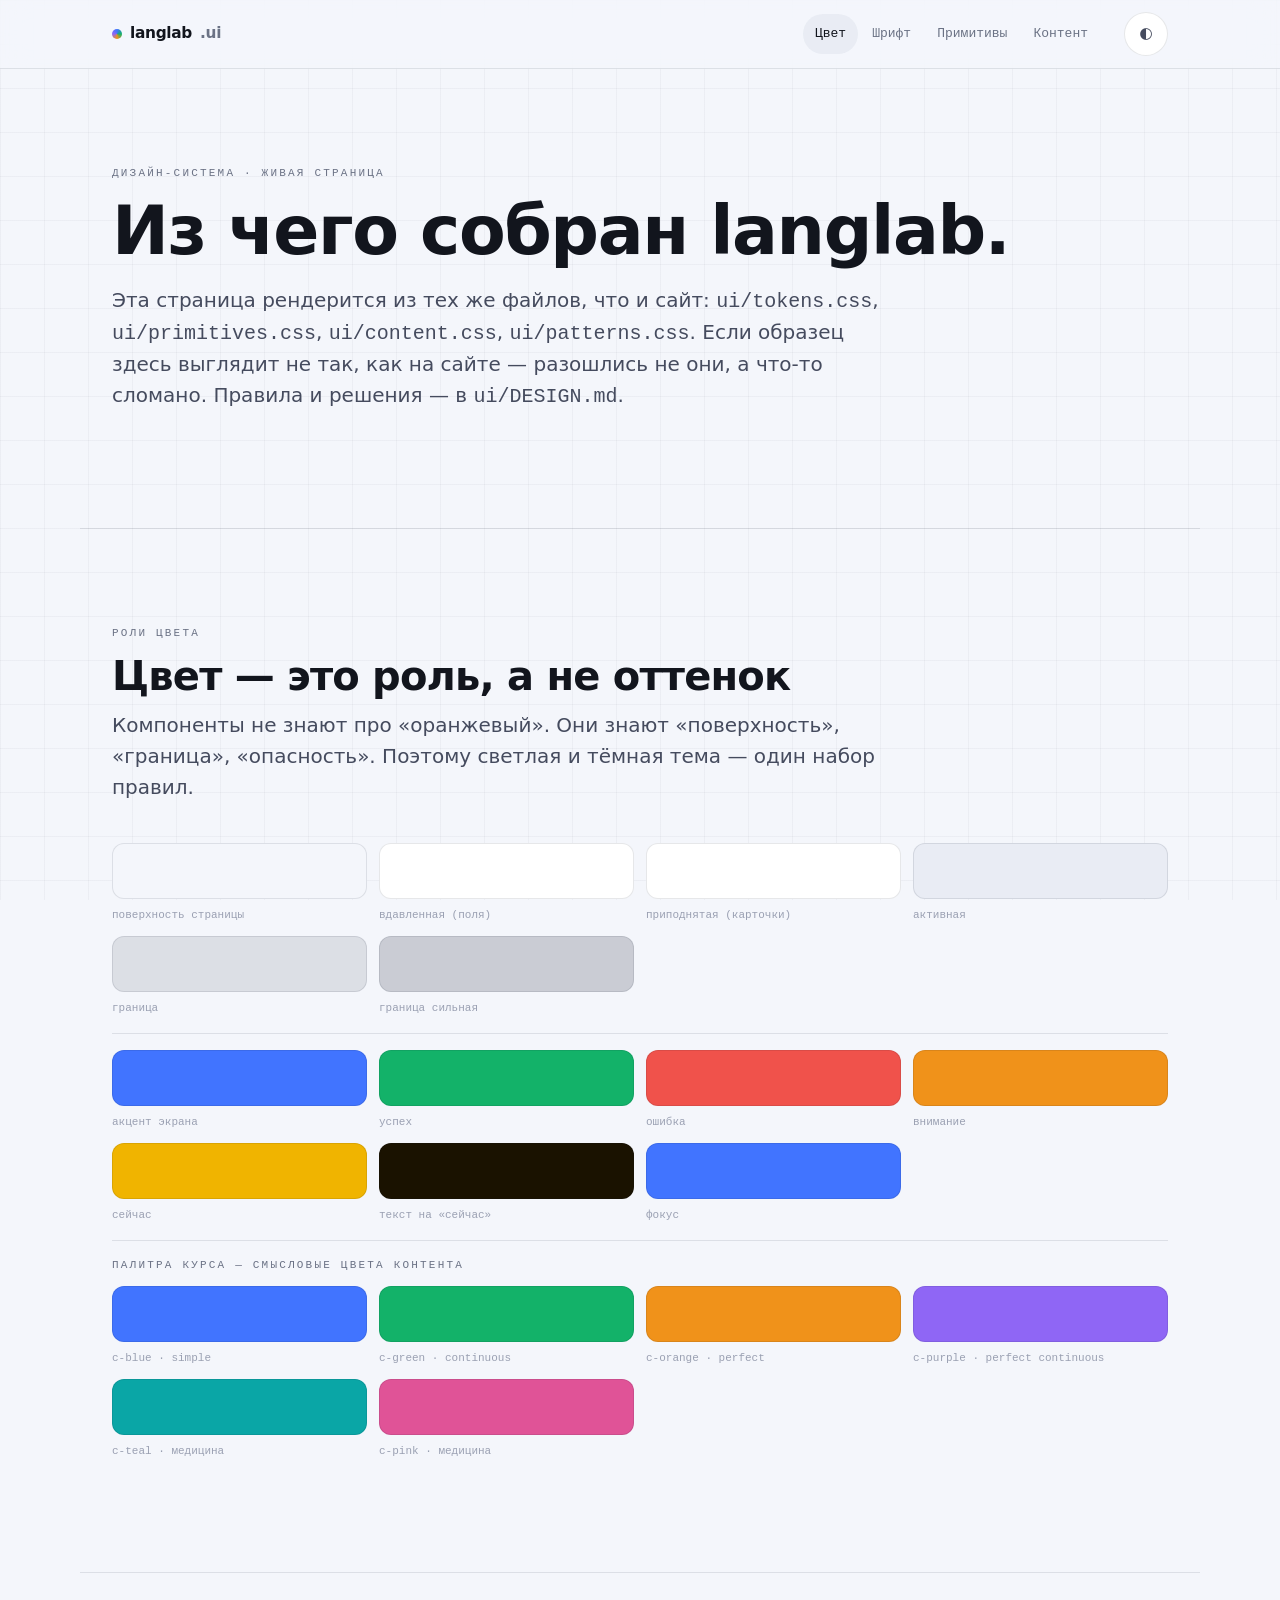
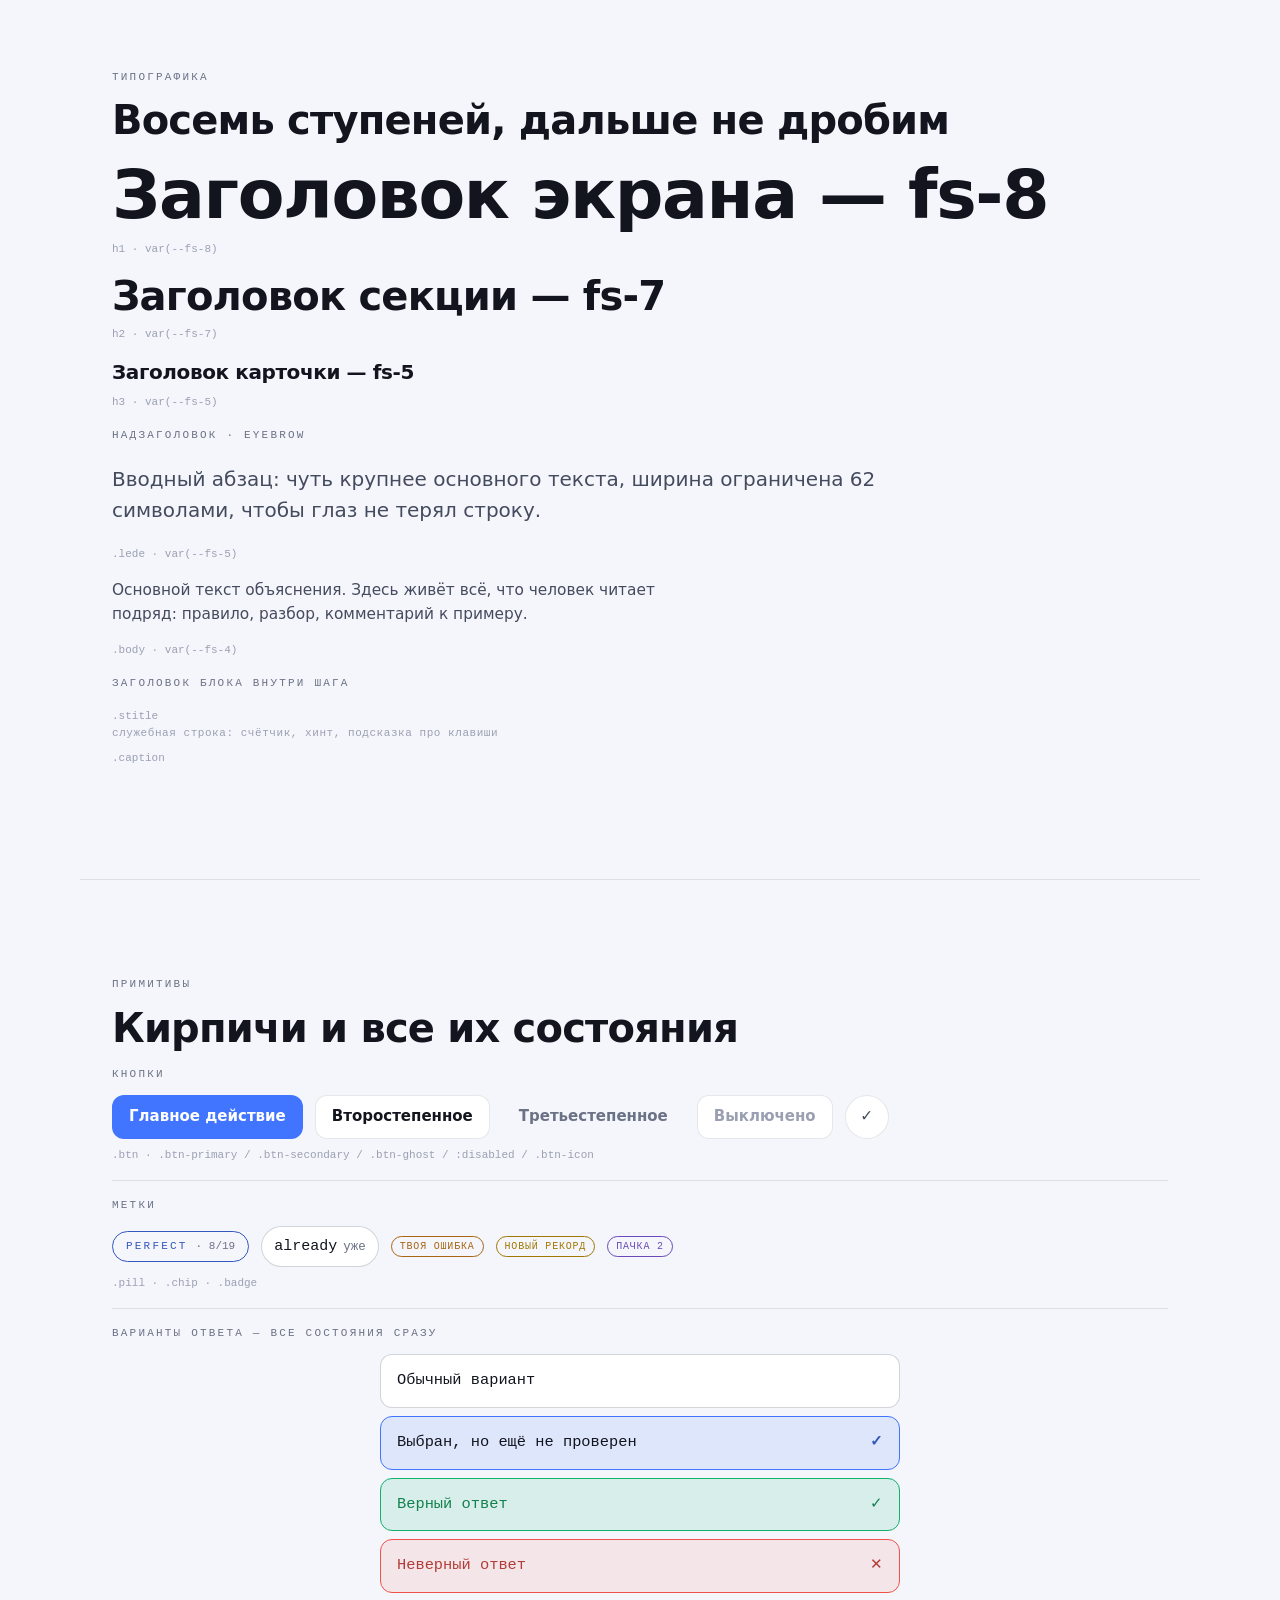
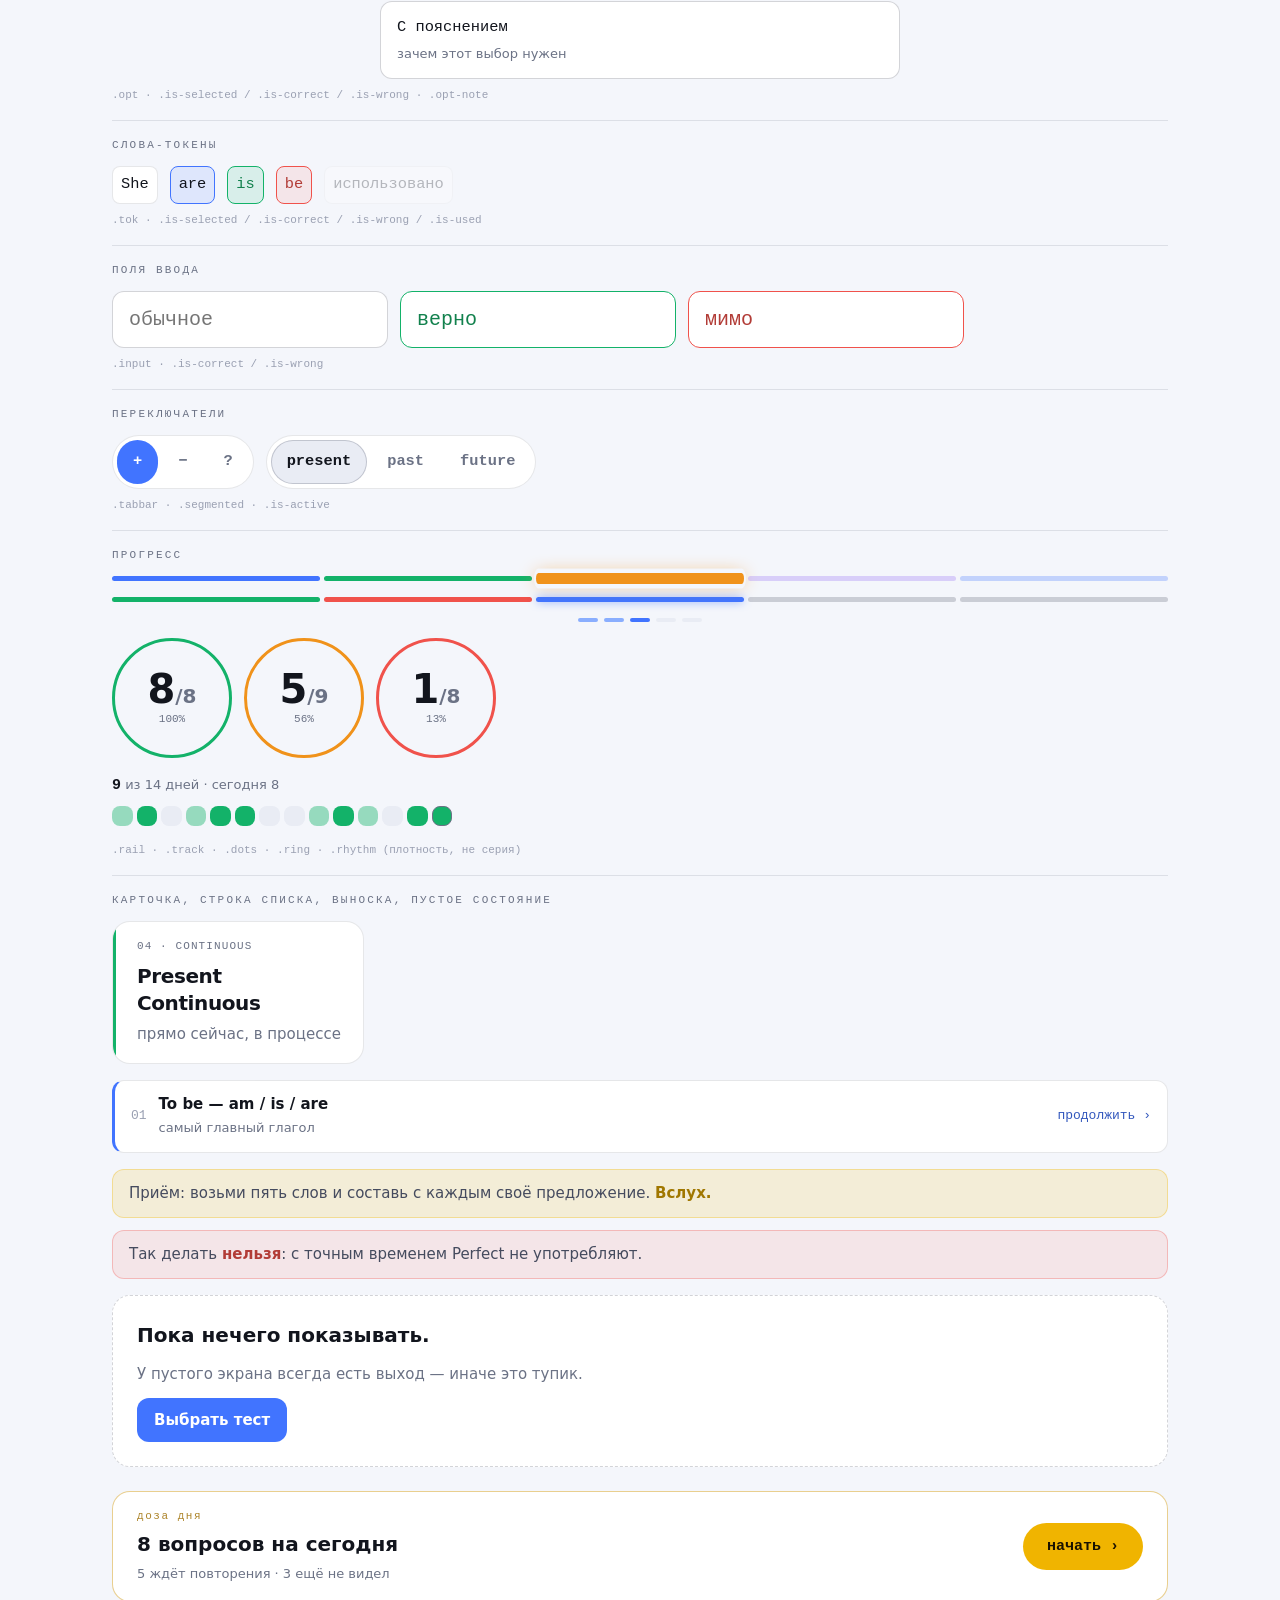
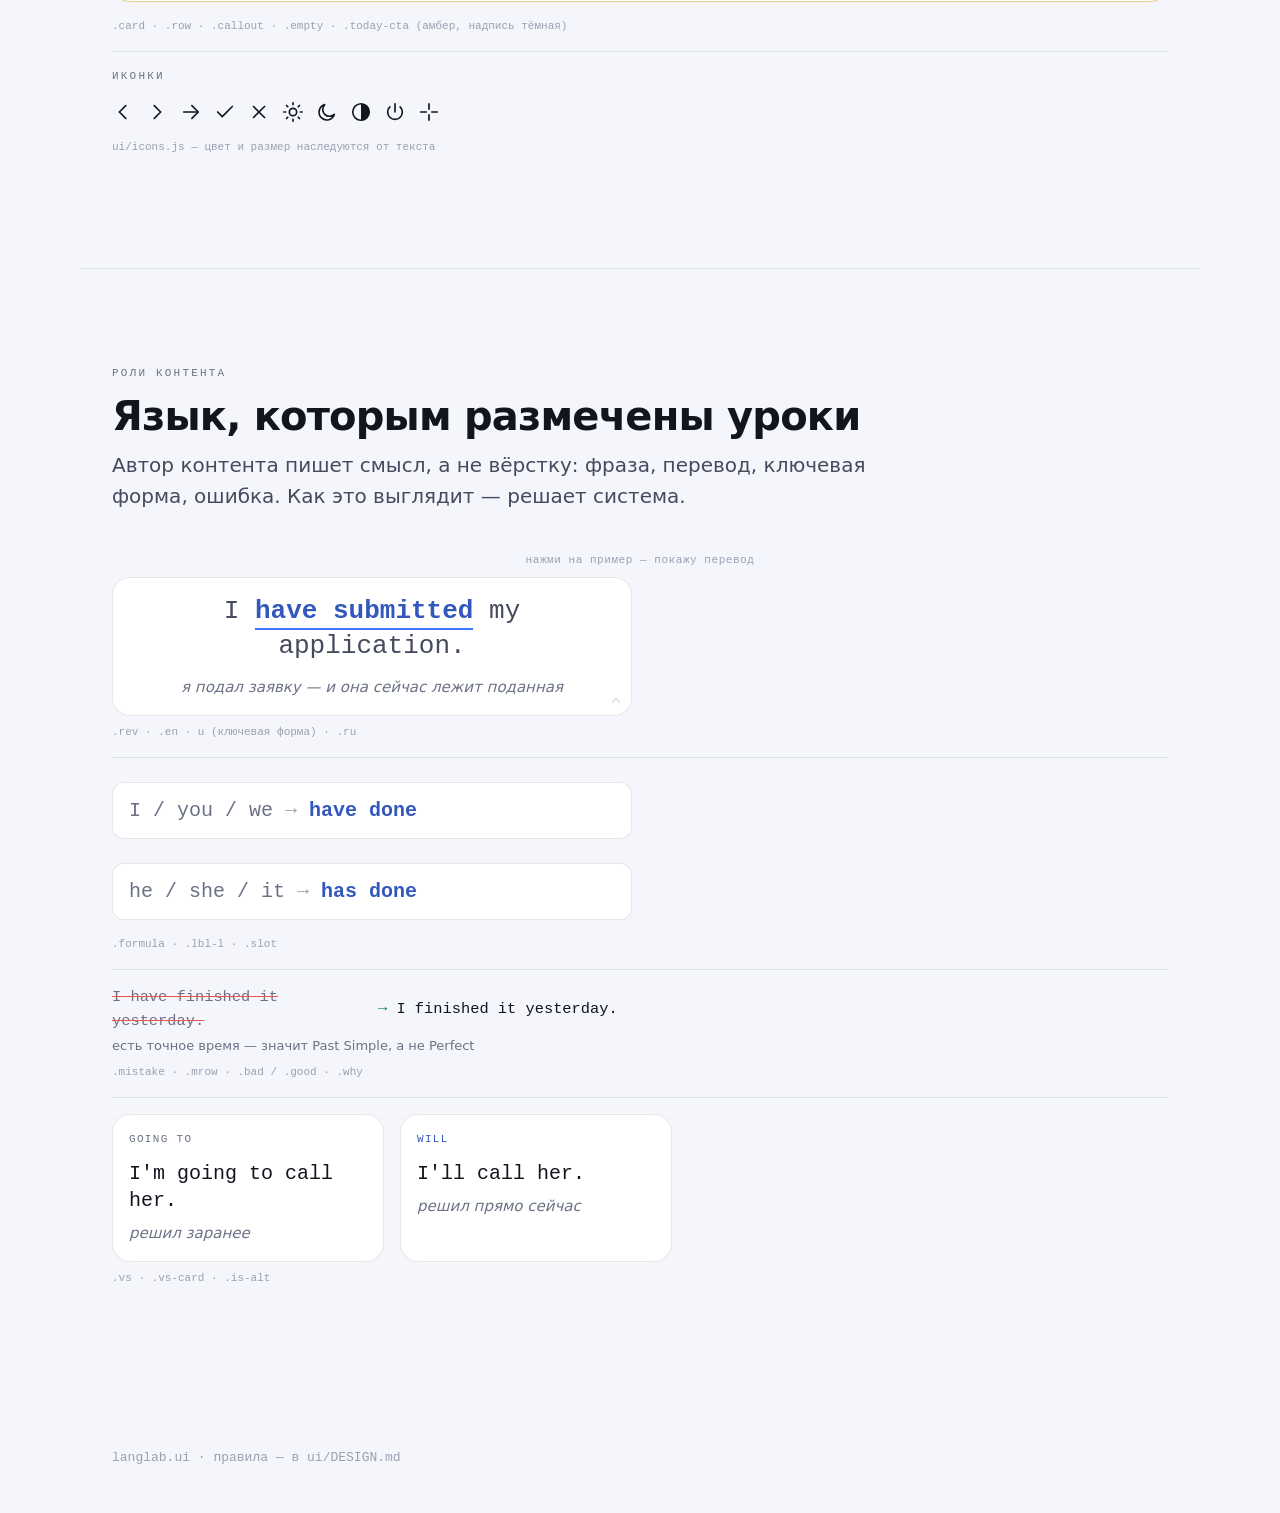
==== commit ba991bae: "Каждый день по чуть-чуть: повторения, доза дня и ритм без стрика Тест после перерыва просел не потом" ====
--- a/styleguide.html
+++ b/styleguide.html
@@ -168,7 +168,15 @@
         <div class="ring is-ok"><div><div class="ring-num">5<span>/9</span></div><div class="ring-sub">56%</div></div></div>
         <div class="ring is-bad"><div><div class="ring-num">1<span>/8</span></div><div class="ring-sub">13%</div></div></div>
       </div>
-      <div class="sg-name">.rail · .track · .dots · .ring</div>
+      <div class="rhythm" style="margin-bottom:var(--s-4);max-width:340px">
+        <div class="rhythm-cap"><b>9</b> из 14 дней · сегодня 8</div>
+        <div class="rhythm-dots">
+          <i class="is-on"></i><i class="is-full"></i><i></i><i class="is-on"></i><i class="is-full"></i>
+          <i class="is-full"></i><i></i><i></i><i class="is-on"></i><i class="is-full"></i>
+          <i class="is-on"></i><i></i><i class="is-full"></i><i class="is-full is-today"></i>
+        </div>
+      </div>
+      <div class="sg-name">.rail · .track · .dots · .ring · .rhythm (плотность, не серия)</div>
     </div>
 
     <div class="sg-block">
@@ -194,7 +202,17 @@
         <div class="empty-note">У пустого экрана всегда есть выход — иначе это тупик.</div>
         <a class="btn btn-primary">Выбрать тест</a>
       </div>
-      <div class="sg-name">.card · .row · .callout · .empty</div>
+      <div class="today-block" style="margin-bottom:var(--s-4)">
+        <a class="cta today-cta" style="--accent:var(--now)">
+          <div>
+            <div class="cta-k">доза дня</div>
+            <div class="cta-t">8 вопросов на сегодня</div>
+            <div class="today-mix">5 ждёт повторения · 3 ещё не видел</div>
+          </div>
+          <span class="cta-go">начать ›</span>
+        </a>
+      </div>
+      <div class="sg-name">.card · .row · .callout · .empty · .today-cta (амбер, надпись тёмная)</div>
     </div>
 
     <div class="sg-block">
@@ -272,6 +290,7 @@
       ['ошибка', '--danger'],
       ['внимание', '--warn'],
       ['сейчас', '--now'],
+      ['текст на «сейчас»', '--on-now'],
       ['фокус', '--focus'],
     ].map(([n, v]) => swatch(n, v)).join('');
 
--- a/ui/tokens.css
+++ b/ui/tokens.css
@@ -90,6 +90,12 @@
   --now:          var(--p-amber);   /* «сейчас» на оси времени */
   --now-ink:      light-dark(color-mix(in oklab, var(--p-amber) 66%, #1a1200), var(--p-amber));
   --now-soft:     color-mix(in oklab, var(--p-amber) 14%, transparent);
+  /* Текст на жёлтой заливке. `--on-accent` белый, и на всех акцентах курса
+     это верно — кроме амбера: белым по #f0b400 получается 1.9:1, то есть
+     надпись, которой нет. Амбер яркий в обеих темах, поэтому пара к нему
+     одна и тёмная. Нужен там, где «сейчас» становится заливкой, а не
+     линией: кнопка дозы дня. */
+  --on-now:       #1a1200;
 
   --focus: var(--p-blue);
 
--- a/ui/content.css
+++ b/ui/content.css
@@ -92,6 +92,35 @@
   font-size: var(--fs-2); color: var(--text-dim);
 }
 .rev.is-open .tip-line { max-height: 80px; opacity: 1; margin-top: var(--s-2); }
+
+/* ------------------------------------------------------------
+   Микро-упражнение: задание слева, разбор под ним
+   Карточка та же (.rev), но текст длиннее одной фразы — поэтому
+   выравнивание по левому краю, а не по центру: строку в две-три
+   строки по центру читать заметно тяжелее.
+   ------------------------------------------------------------ */
+.drill-task {
+  color: var(--text-soft); font-size: var(--fs-4);
+  max-width: 60ch; margin: 0 auto var(--s-4);
+}
+.rev.is-drill { text-align: left; padding-right: var(--s-6); }
+.rev.is-drill .drill-label {
+  font-family: var(--font-mono); font-size: var(--fs-1); letter-spacing: 0.05em;
+  color: var(--text-faint); text-transform: uppercase; margin-bottom: var(--s-2);
+}
+.rev.is-drill .drill-q { font-size: var(--fs-4); color: var(--text); }
+.rev.is-drill .drill-q b { color: var(--accent-ink); }
+.rev.is-drill .answer {
+  font-family: var(--font-sans); font-size: var(--fs-4); font-weight: 600;
+  line-height: 1.5;
+}
+/* Потолки раскрытия щедрые намеренно: на телефоне разбор в 300 символов
+   разворачивается в десяток строк, и подрезанный по max-height текст
+   выглядит не как анимация, а как баг. Лишний запас стоит только того,
+   что раскрытие доезжает чуть быстрее — это незаметно. */
+.rev.is-drill.is-open .answer { max-height: 600px; margin-top: var(--s-3); }
+.rev.is-drill.is-open .tip-line { max-height: 520px; }
+.rev.is-drill .tip-line { line-height: 1.5; }
 
 /* ------------------------------------------------------------
    Сравнение двух вариантов
--- a/ui/patterns.css
+++ b/ui/patterns.css
@@ -273,6 +273,57 @@
 .res-score.is-bad  { color: var(--danger-ink); }
 
 /* ============================================================
+   Готовность к экзамену (#/level)
+   Балл сам по себе не читается: «6.5» — это близко к цели или
+   далеко? Поэтому число всегда стоит на линейке, рядом с целевой
+   зоной, а разделы показаны полосами — видно, какой тянет вниз.
+   ============================================================ */
+.lv-scale { margin: var(--s-6) 0 var(--s-7); }
+.lv-track {
+  position: relative; height: 10px; border-radius: var(--r-pill);
+  background: var(--surface-sunken); border: 1px solid var(--border);
+}
+.lv-zone {
+  position: absolute; top: -1px; bottom: -1px;
+  background: color-mix(in oklab, var(--success) 26%, transparent);
+  border: 1px solid var(--success); border-radius: var(--r-pill);
+}
+.lv-mark { position: absolute; top: 50%; transform: translate(-50%, -50%); }
+.lv-mark i {
+  display: block; width: 16px; height: 16px; border-radius: 50%;
+  background: var(--accent); border: 3px solid var(--surface);
+  box-shadow: 0 0 0 1px var(--accent);
+}
+.lv-mark b {
+  position: absolute; left: 50%; transform: translateX(-50%); top: 20px;
+  font-family: var(--font-mono); font-size: var(--fs-3); font-weight: 700;
+  color: var(--accent-ink); white-space: nowrap;
+}
+.lv-ticks {
+  position: relative; height: 18px; margin-top: var(--s-5);
+  font-family: var(--font-mono); font-size: var(--fs-1); color: var(--text-faint);
+}
+.lv-ticks span { position: absolute; transform: translateX(-50%); }
+.lv-zone-label {
+  text-align: center; font-size: var(--fs-2); color: var(--success-ink); margin-top: var(--s-2);
+}
+
+.lv-bars { display: grid; gap: var(--s-4); margin-bottom: var(--s-6); }
+.lv-bar-head { display: flex; align-items: baseline; gap: var(--s-3); margin-bottom: 6px; }
+.lv-bar-name { flex: 1; font-size: var(--fs-3); font-weight: 600; }
+.lv-bar-val { font-family: var(--font-mono); font-size: var(--fs-3); color: var(--text-dim); }
+.lv-bar-val.is-good { color: var(--success-ink); }
+.lv-bar-val.is-ok   { color: var(--warn-ink); }
+.lv-bar-val.is-bad  { color: var(--danger-ink); }
+.lv-bar-meta { font-size: var(--fs-2); color: var(--text-dim); margin-top: 6px; }
+
+.lv-block { margin-bottom: var(--s-6); }
+.lv-block .eyebrow { margin-bottom: var(--s-3); }
+.lv-block .dtable tr.is-here th,
+.lv-block .dtable tr.is-here td { background: var(--surface-active); font-weight: 600; }
+.lv-caveat { margin-top: var(--s-5); }
+
+/* ============================================================
    Пустое состояние — всегда с выходом, а не просто «пусто»
    ============================================================ */
 .empty {
@@ -465,3 +516,50 @@
   margin-top: var(--s-3); font-family: var(--font-mono);
   font-size: var(--fs-1); color: var(--text-faint);
 }
+
+/* строка плана: из каких учебников собрана тема */
+.row-src {
+  display: block; margin-top: 3px; font-style: normal;
+  font-family: var(--font-mono); font-size: var(--fs-1); color: var(--text-faint);
+}
+
+/* ============================================================
+   Ритм и доза дня
+
+   Точки — плотность занятий за две недели, а не серия подряд.
+   Поэтому у пропущенного дня нет «сломанного» вида: он просто
+   бледный. Обнулившийся счётчик читался бы как приговор, а
+   вернуться после пропуска должно быть дешевле, чем не вернуться.
+   ============================================================ */
+.rhythm { margin-top: var(--s-4); }
+.rhythm-cap { font-size: var(--fs-2); color: var(--text-dim); margin-bottom: var(--s-2); }
+.rhythm-cap b { font-family: var(--font-mono); color: var(--text); font-size: var(--fs-3); }
+
+.rhythm-dots { display: flex; gap: var(--s-1); flex-wrap: wrap; }
+.rhythm-dots i {
+  width: 100%; max-width: 22px; aspect-ratio: 1; flex: 1 1 14px;
+  border-radius: var(--r-sm);
+  background: var(--surface-active);
+  border: 1px solid transparent;
+}
+.rhythm-dots i.is-on   { background: color-mix(in oklab, var(--success) 42%, transparent); }
+.rhythm-dots i.is-full { background: var(--success); }
+.rhythm-dots i.is-today { border-color: var(--text-dim); }
+
+/* Доза дня стоит в шапке выше витрины тестов: «что делать сейчас»
+   спрашивают каждый день, «что тут вообще есть» — один раз. */
+.today-block { margin-top: var(--s-5); }
+
+/* Доза дня красится ролью «сейчас». Заливка амбера яркая в обеих темах,
+   поэтому надпись на ней тёмная — белая на жёлтом не читается. */
+.today-cta { --on-accent: var(--on-now); }
+.today-mix { font-size: var(--fs-2); color: var(--text-dim); margin-top: 4px; }
+.today-actions { display: flex; gap: var(--s-3); flex-wrap: wrap; margin-top: var(--s-2); }
+
+/* итог дозы: про ритм, а не про счёт — счёт по семи вопросам шумный */
+.today-mark {
+  margin-top: var(--s-3); font-family: var(--font-mono);
+  font-size: var(--fs-2); color: var(--text-dim);
+}
+.today-mark b { color: var(--success-ink); font-size: var(--fs-3); }
+.today-mark + .rhythm { max-width: 320px; margin-inline: auto; }
